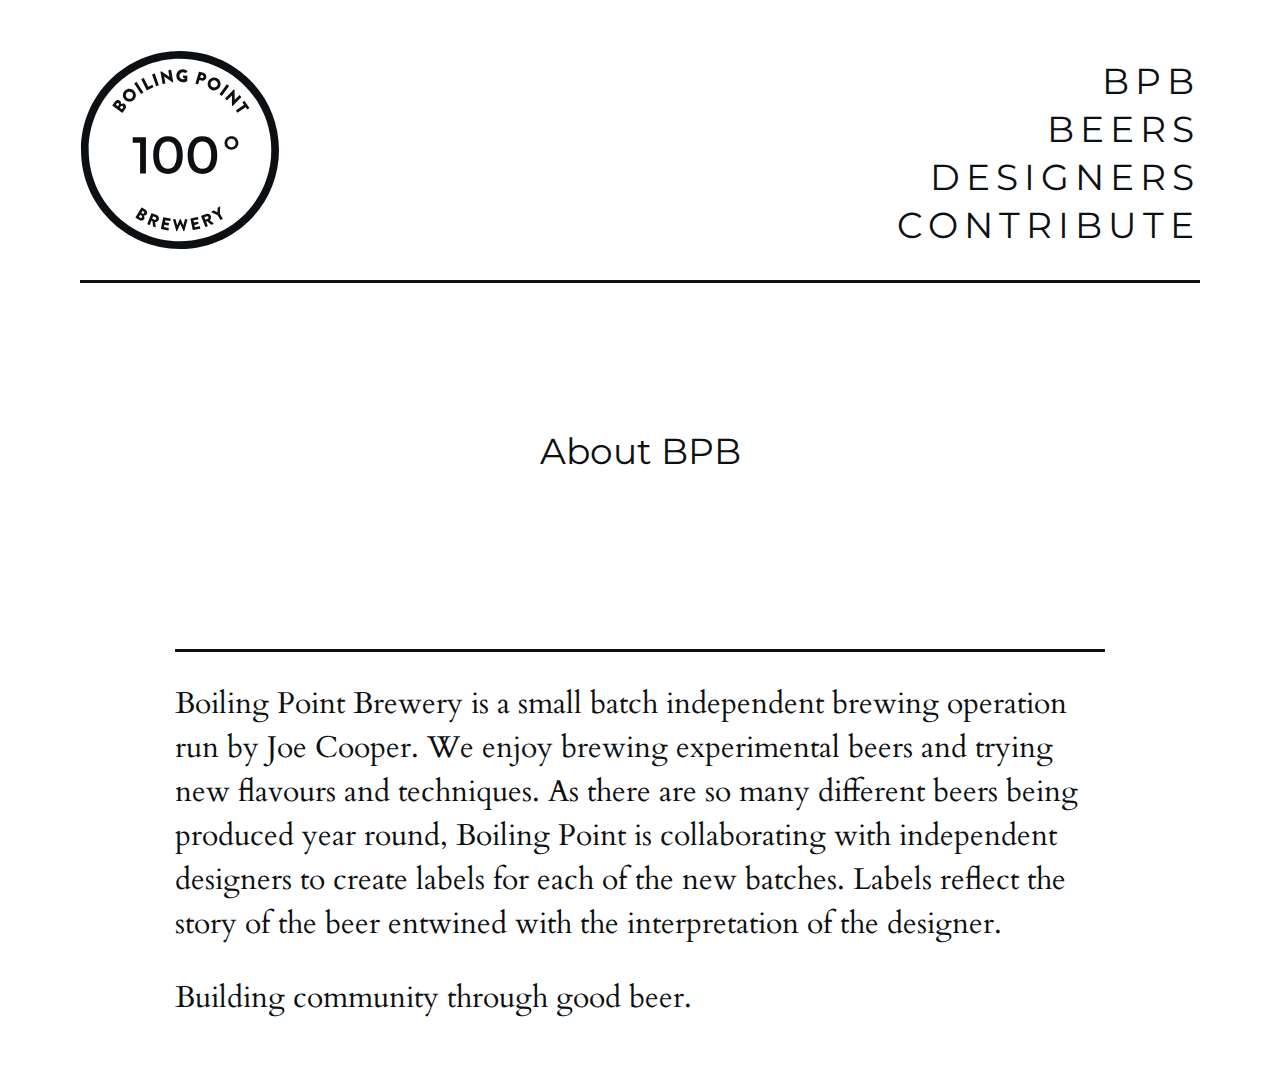
==== about.html @ 08bd2ca6 "Added Instagram Feed" ====
<html class="no-js">
  <head>
    <title>BOILING POINT BREWERY</title>
    <link rel='stylesheet' type='text/css' href='concrete.css'>
    <link rel='stylesheet' type='text/css' href='styles.css'>
    <link href='http://fonts.googleapis.com/css?family=Cardo:400,700|Montserrat:400,700' rel='stylesheet' type='text/css'>
    <script src="http://ajax.googleapis.com/ajax/libs/jquery/1.11.1/jquery.min.js"></script>
    <script type="text/javascript" src="instafeed.min.js"></script>
    <script src="modernizr.js"></script>
    <meta name="google-site-verification" content="Su-djkU2g6dqVS-7CMtNqJIqSf1rb9yrAwW86-e4M-w" />
    <!-- Favicons -->
    <link rel="apple-touch-icon" sizes="57x57" href="/apple-touch-icon-57x57.png">
	<link rel="apple-touch-icon" sizes="114x114" href="/apple-touch-icon-114x114.png">
	<link rel="apple-touch-icon" sizes="72x72" href="/apple-touch-icon-72x72.png">
	<link rel="apple-touch-icon" sizes="144x144" href="/apple-touch-icon-144x144.png">
	<link rel="apple-touch-icon" sizes="60x60" href="/apple-touch-icon-60x60.png">
	<link rel="apple-touch-icon" sizes="120x120" href="/apple-touch-icon-120x120.png">
	<link rel="apple-touch-icon" sizes="76x76" href="/apple-touch-icon-76x76.png">
	<link rel="apple-touch-icon" sizes="152x152" href="/apple-touch-icon-152x152.png">
	<link rel="icon" type="image/png" href="/favicon-196x196.png" sizes="196x196">
	<link rel="icon" type="image/png" href="/favicon-160x160.png" sizes="160x160">
	<link rel="icon" type="image/png" href="/favicon-96x96.png" sizes="96x96">
	<link rel="icon" type="image/png" href="/favicon-16x16.png" sizes="16x16">
	<link rel="icon" type="image/png" href="/favicon-32x32.png" sizes="32x32">
	<meta name="msapplication-TileColor" content="#2d89ef">
	<meta name="msapplication-TileImage" content="/mstile-144x144.png">
	<!-- Viewports -->
	<meta name="viewport" content="initial-scale=1.0">
	    <script type="text/javascript">
    var userFeed = new Instafeed({
        get: 'user',
        userId: 1420582547,
        accessToken: '1420582547.467ede5.cb65ab9986804ae8a199f87a057aa303'
    });
    userFeed.run();
</script>
	
  </head>

  <body>
  
  
    <div class='row'>
    
      <div class='four columns'>
        <a href="index.html">
        	<div class="logo-area">
        		<svg xmlns="http://www.w3.org/2000/svg" xmlns:xlink="http://www.w3.org/1999/xlink" version="1.1" x="0px" y="0px" width="500px" height="500px" viewBox="0 0 500 500" enable-background="new 0 0 500 500" xml:space="preserve"></style><g><g><path d="M250.01 21.781c125.847 0 228.2 102.4 228.2 228.238c0 125.828-102.387 228.2-228.233 228.2 c-125.859 0-228.252-102.372-228.252-228.2C21.758 124.2 124.2 21.8 250 21.8 M250.01 2.5 C113.34 2.5 2.5 113.3 2.5 250.02c0 136.7 110.8 247.5 247.5 247.457S497.5 386.7 497.5 250 C497.5 113.3 386.7 2.5 250 2.523L250.01 2.523z" class="style0"/></g><g><path d="M131.793 217.921h33.019v90.863h-14.561v-77.213h-18.458V217.921z" class="style0"/><path d="M192.11 297.016c-6.155-8.533-9.229-19.948-9.229-34.25c0-14.299 3.074-25.713 9.229-34.251 c6.152-8.533 15.424-12.802 27.819-12.802c12.388 0 21.7 4.3 27.8 12.802c6.153 8.5 9.2 20 9.2 34.3 c0 14.302-3.076 25.717-9.229 34.25c-6.155 8.538-15.427 12.808-27.815 12.808C207.534 309.8 198.3 305.6 192.1 297.016z M203.092 238.199c-3.597 6.24-5.392 14.43-5.392 24.567c0 10.1 1.8 18.3 5.4 24.6 c3.596 6.2 9.2 9.4 16.8 9.356c7.625 0 13.192-3.093 16.703-9.29c3.509-6.196 5.263-14.41 5.263-24.636 c0-10.221-1.753-18.435-5.263-24.633c-3.51-6.195-9.078-9.295-16.703-9.295C212.301 228.8 206.7 232 203.1 238.199z" class="style0"/><path d="M278.29 297.016c-6.152-8.533-9.229-19.948-9.229-34.25c0-14.299 3.077-25.713 9.229-34.251 c6.153-8.533 15.425-12.802 27.819-12.802c12.391 0 21.7 4.3 27.8 12.802c6.152 8.5 9.2 20 9.2 34.3 c0 14.302-3.076 25.717-9.229 34.25c-6.154 8.538-15.426 12.808-27.816 12.808C293.715 309.8 284.4 305.6 278.3 297.016z M289.274 238.199c-3.597 6.24-5.396 14.43-5.396 24.567c0 10.1 1.8 18.3 5.4 24.6 c3.594 6.2 9.2 9.4 16.8 9.356c7.623 0 13.191-3.093 16.701-9.29c3.511-6.196 5.267-14.41 5.267-24.636 c0-10.221-1.756-18.435-5.267-24.633c-3.51-6.195-9.078-9.295-16.701-9.295C298.483 228.8 292.9 232 289.3 238.199z" class="style0"/><path d="M390.988 244.631c-3.293 3.253-7.41 4.875-12.348 4.875c-4.939 0-9.059-1.622-12.349-4.875 c-3.297-3.249-4.94-7.255-4.94-12.022c0-4.768 1.644-8.773 4.94-12.026c3.29-3.25 7.409-4.872 12.349-4.872 c4.938 0 9.1 1.6 12.3 4.872c3.294 3.3 4.9 7.3 4.9 12.026C395.927 237.4 394.3 241.4 391 244.631z M371.164 240.278c1.952 2 4.4 3 7.5 2.99c3.031 0 5.523-0.997 7.472-2.99c1.953-1.995 2.928-4.571 2.928-7.735 c0-3.165-0.975-5.741-2.928-7.734c-1.948-1.993-4.44-2.99-7.472-2.99c-3.036 0-5.524 0.997-7.477 3 c-1.948 1.993-2.924 4.569-2.924 7.734C368.24 235.7 369.2 238.3 371.2 240.278z" class="style0"/></g><g><path d="M81.232 139.152c-0.361-0.263-0.471-0.795-0.174-1.19l6.234-8.407c3.164-4.255 8.679-5.581 12.469-2.77 c2.774 2.1 2.9 6.1 2.6 8.417c2.21-1.326 6.149-2.938 9.464-0.47c4.039 3 4.3 8.7 1.1 13.027l-6.639 8.9 c-0.296 0.399-0.837 0.446-1.194 0.178L81.232 139.152z M97.054 137.811c1.02-1.368 0.719-3.38-0.719-4.452 c-1.444-1.072-3.31-0.668-4.326 0.7l-2.092 2.816l5.049 3.748L97.054 137.811z M107.247 144.7 c1.043-1.405 0.775-3.456-0.706-4.551c-1.438-1.067-3.677-0.324-4.721 1.082l-2.167 2.924l5.158 3.826L107.247 144.652z" class="style0"/><path d="M112.587 101.196c6.652-6.037 16.836-5.516 22.9 1.143c6.037 6.7 5.5 16.776-1.138 22.8 c-6.652 6.037-16.746 5.548-22.783-1.104C105.506 117.4 105.9 107.2 112.6 101.196z M129.494 119.8 c3.658-3.325 3.936-9.032 0.649-12.662c-3.324-3.658-9.065-3.968-12.723-0.648c-3.624 3.295-3.874 9.036-0.554 12.7 C120.157 122.8 125.9 123.1 129.5 119.829z" class="style0"/><path d="M135.944 84.43c-0.245-0.376-0.127-0.936 0.249-1.185l4.519-2.948c0.376-0.245 0.936-0.127 1.2 0.2 l16.258 24.918c0.245 0.4 0.1 0.936-0.25 1.185l-4.519 2.948c-0.376 0.245-0.935 0.127-1.179-0.25L135.944 84.43z" class="style0"/><path d="M153.425 73.809c-0.207-0.399-0.071-0.926 0.371-1.147l4.768-2.417c0.404-0.207 0.945-0.028 1.2 0.4 l10.842 21.397l9.541-4.829c0.441-0.226 0.944-0.028 1.1 0.376l2.214 4.368c0.202 0.4 0.1 0.921-0.376 1.147l-15.068 7.6 c-0.438 0.221-0.945 0.023-1.147-0.376L153.425 73.809z" class="style0"/><path d="M180.449 61.679c-0.145-0.423 0.104-0.936 0.527-1.082l5.097-1.763c0.423-0.146 0.9 0.1 1.1 0.5 l9.717 28.102c0.147 0.424-0.104 0.936-0.526 1.082l-5.096 1.763c-0.423 0.146-0.936-0.104-1.087-0.527L180.449 61.679z" class="style0"/><path d="M201.062 54.396c-0.08-0.442 0.253-0.87 0.696-0.945l1.105-0.198l20.682 13.842l0.043-0.005l-2.798-15.708 c-0.075-0.442 0.207-0.902 0.691-0.988l5.313-0.945c0.441-0.08 0.9 0.2 1 0.687l5.303 29.8 c0.08 0.442-0.259 0.865-0.701 0.945l-0.706 0.127c-0.137 0.023-0.513-0.047-0.616-0.118L210.46 66.414l-0.047 0.009l2.938 16.5 c0.081 0.447-0.202 0.902-0.69 0.992l-5.262 0.936c-0.447 0.08-0.913-0.249-0.992-0.691L201.062 54.396z" class="style0"/><path d="M257.457 48.246c3.771 0.1 7.9 1.8 10.8 4.523c0.399 0.3 0.4 0.9 0.1 1.217l-3.648 3.7 c-0.372 0.305-0.864 0.292-1.213 0.014c-1.665-1.617-3.624-2.257-5.829-2.318c-4.896-0.136-8.957 3.888-9.093 8.8 c-0.136 4.9 3.8 9 8.6 9.182c1.302 0 2.655-0.108 4.02-0.606l0.07-2.604l-2.831-0.081 c-0.493-0.014-0.846-0.385-0.832-0.832l0.123-4.443c0.014-0.499 0.381-0.847 0.879-0.833l9.026 0.2 c0.447 0 0.8 0.4 0.8 0.879l-0.286 12.083c-0.005 0.221-0.198 0.578-0.381 0.705c0 0-4.707 2.797-11.219 2.6 c-8.937-0.245-15.928-7.542-15.684-16.521C241.137 55 248.5 48 257.5 48.246z" class="style0"/><path d="M297.162 54.734c0.122-0.433 0.583-0.719 1.053-0.583l10.409 3c5.312 1.5 8.4 7.1 6.9 12.3 c-1.547 5.355-7.165 8.458-12.431 6.939l-4.536-1.307l-2.925 10.146c-0.127 0.433-0.626 0.715-1.059 0.588l-5.091-1.467 c-0.479-0.141-0.71-0.625-0.588-1.058L297.162 54.734z M304.5 69.996c1.858 0.5 3.838-0.489 4.396-2.431 c0.522-1.81-0.634-3.644-2.491-4.18l-4.101-1.18l-1.903 6.61L304.5 69.996z" class="style0"/><path d="M342.672 70.339c8.013 4.1 11.1 13.8 7.1 21.778c-4.067 8.011-13.709 11.124-21.717 7.1 c-8.012-4.067-11.142-13.672-7.071-21.679C325.023 69.5 334.7 66.3 342.7 70.339z M331.28 92.8 c4.406 2.2 9.8 0.5 12.06-3.902c2.233-4.406 0.484-9.878-3.921-12.116c-4.363-2.22-9.821-0.404-12.06 4 C325.145 85.1 326.9 90.5 331.3 92.766z" class="style0"/><path d="M366.595 86.184c0.264-0.362 0.827-0.457 1.189-0.193l4.358 3.168c0.361 0.3 0.5 0.8 0.2 1.2 l-17.477 24.049c-0.263 0.361-0.826 0.451-1.193 0.188l-4.358-3.168c-0.361-0.264-0.451-0.828-0.188-1.19L366.595 86.184z" class="style0"/><path d="M384.361 98.939c0.315-0.315 0.855-0.287 1.2 0.033l0.796 0.794l0.465 24.872l0.032 0.033l11.279-11.274 c0.319-0.32 0.86-0.348 1.2 0l3.808 3.812c0.32 0.3 0.3 0.9 0 1.204l-21.382 21.374c-0.32 0.315-0.856 0.287-1.176-0.033 l-0.508-0.508c-0.094-0.094-0.253-0.448-0.253-0.573l0.07-25.154l-0.034-0.033l-11.847 11.843c-0.32 0.314-0.86 0.347-1.208 0 l-3.781-3.78c-0.315-0.32-0.315-0.889 0-1.208L384.361 98.939z" class="style0"/><path d="M410.047 137.04l-3.653-5.289c-0.283-0.404-0.155-0.93 0.217-1.185l4.023-2.789 c0.372-0.253 0.907-0.188 1.2 0.216l11.349 16.404c0.282 0.4 0.2 0.931-0.216 1.189l-4.024 2.8 c-0.371 0.254-0.907 0.189-1.189-0.216l-3.653-5.284l-19.732 13.654c-0.367 0.253-0.931 0.155-1.186-0.216l-3.069-4.434 c-0.254-0.366-0.15-0.931 0.216-1.184L410.047 137.04z" class="style0"/></g><g><path d="M153.439 394.17c0.221-0.366 0.711-0.518 1.114-0.272l8.526 5.138c4.319 2.6 6.1 7.7 3.8 11.5 c-1.697 2.816-5.457 3.343-7.728 3.221c1.453 2 3.3 5.6 1.3 8.924c-2.473 4.095-7.881 4.875-12.232 2.251l-9.077-5.468 c-0.402-0.244-0.497-0.752-0.275-1.119L153.439 394.17z M150.611 419.305c1.428 0.9 3.3 0.4 4.246-1.082 c0.881-1.462-0.033-3.512-1.458-4.372l-2.964-1.786l-3.152 5.232L150.611 419.305z M156.157 409 c1.389 0.8 3.3 0.4 4.149-1.091c0.88-1.462 0.329-3.191-1.062-4.029l-2.854-1.721l-3.086 5.125L156.157 409.026z" class="style0"/><path d="M178.464 408.345c0.153-0.399 0.611-0.635 1.051-0.47l11.927 4.607c4.789 1.8 7.2 7.2 5.4 12 c-1.42 3.667-4.991 5.679-9.001 5.734l1.554 12.249c0.08 0.621-0.447 1.156-1.123 0.894l-5.309-2.052 c-0.317-0.122-0.479-0.414-0.498-0.605l-1.226-12.619l-2.752-1.062l-3.926 10.174c-0.156 0.4-0.652 0.621-1.051 0.5 l-4.747-1.834c-0.44-0.169-0.621-0.653-0.465-1.048L178.464 408.345z M186.319 424.208c1.637 0.6 3.615-0.343 4.262-2.017 c0.646-1.68-0.226-3.573-1.859-4.204l-5.906-2.28l-2.402 6.226L186.319 424.208z" class="style0"/><path d="M207.959 418.674c0.082-0.423 0.494-0.733 0.957-0.639l17.349 3.455c0.463 0.1 0.7 0.5 0.6 1 l-0.912 4.569c-0.082 0.419-0.492 0.729-0.955 0.639l-11.607-2.312l-1.038 5.193l9.556 1.906c0.418 0.1 0.7 0.5 0.6 1 l-0.91 4.569c-0.092 0.461-0.536 0.719-0.954 0.635l-9.556-1.904l-1.129 5.661l11.611 2.313c0.46 0.1 0.7 0.5 0.6 1 l-0.91 4.569c-0.083 0.419-0.494 0.729-0.955 0.635l-17.351-3.45c-0.461-0.094-0.722-0.541-0.639-0.959L207.959 418.674z" class="style0"/><path d="M232.527 423.992c-0.174-0.598 0.169-1.025 0.767-1.03l4.998-0.018c0.343 0 0.7 0.3 0.8 0.6 l3.733 14.467h0.172l6.563-15.062c0.126-0.255 0.381-0.471 0.721-0.476h0.771c0.383-0.004 0.6 0.2 0.7 0.466l6.681 15 h0.171l3.615-14.495c0.086-0.301 0.426-0.602 0.769-0.602l4.999-0.023c0.597-0.005 0.9 0.4 0.8 1.02l-7.963 28.7 c-0.085 0.344-0.423 0.602-0.767 0.602l-0.684 0.005c-0.298 0-0.599-0.212-0.727-0.47l-7.889-17.443l-0.127 0.005l-7.706 17.5 c-0.129 0.254-0.427 0.47-0.727 0.47h-0.683c-0.341 0.005-0.685-0.248-0.771-0.592L232.527 423.992z" class="style0"/><path d="M275.946 421.937c-0.087-0.417 0.169-0.86 0.628-0.959l17.327-3.596c0.46-0.099 0.9 0.2 1 0.6 l0.95 4.566c0.087 0.418-0.172 0.865-0.634 0.959l-11.594 2.406l1.079 5.19l9.542-1.979c0.421-0.09 0.9 0.2 1 0.6 l0.949 4.562c0.097 0.46-0.212 0.869-0.631 0.959l-9.541 1.983l1.175 5.651l11.592-2.412c0.461-0.095 0.9 0.2 1 0.6 l0.949 4.561c0.088 0.419-0.172 0.865-0.63 0.964l-17.327 3.596c-0.461 0.1-0.873-0.21-0.962-0.629L275.946 421.937z" class="style0"/><path d="M302.806 415.666c-0.158-0.4 0.019-0.885 0.456-1.054l11.891-4.675c4.772-1.88 10.2 0.4 12 5.2 c1.438 3.7 0.2 7.557-2.741 10.306l9.416 7.961c0.484 0.4 0.5 1.151-0.22 1.419l-5.289 2.1 c-0.318 0.127-0.636 0.019-0.776-0.104l-9.434-8.463l-2.744 1.081l3.987 10.136c0.158 0.4-0.061 0.903-0.456 1.054l-4.734 1.9 c-0.438 0.173-0.894-0.062-1.051-0.462L302.806 415.666z M319.311 422.025c1.629-0.639 2.429-2.698 1.771-4.366 c-0.656-1.67-2.581-2.473-4.21-1.834l-5.888 2.313l2.44 6.206L319.311 422.025z" class="style0"/><path d="M343.996 412.92l-15.494-7.278c-0.582-0.302-0.644-1.062-0.061-1.42l4.746-2.888 c0.291-0.179 0.585-0.108 0.784-0.026l9.632 4.396l0.52-10.574c0.019-0.212 0.055-0.484 0.383-0.687l4.747-2.892 c0.586-0.354 1.2 0.1 1.2 0.706l-0.776 17.136l7.091 11.646c0.224 0.4 0.1 0.897-0.271 1.12l-4.345 2.6 c-0.402 0.249-0.896 0.094-1.116-0.273L343.996 412.92z" class="style0"/></g></g></svg>
        		<div class="svg-logo-fallback"></div><!-- /fallback -->
        </div><!-- /logo-area -->
        </a>
      </div><!-- /four-columns -->
      
      <div class="eight columns">
      	<nav>
      		<ul>
      			<li class='current'><a class='current' href="about.html">BPB</a></li>
      			<li><a href="beers.html">Beers</a></li>
      			<li><a href="#" class="disabled-link">Designers</a></li>
      			<li><a href="contribute.html">Contribute</a></li>
      		</ul>
      	</nav>
      </div><!-- /eight columns -->
      
    </div><!-- /close row -->
    
    <div class="row">
    	<div class="twelve columns">
    		<hr class="thick-divider"/>
    	</div><!-- /close twelve columns -->
    </div><!-- /close row -->
    
    


    
    
    <div class="row">
    	<div class="twelve columns headline">
    		About BPB
    	 </div><!-- /close twelve columns -->
    </div><!-- /close row -->
    
    

    
        <div class="row">
    	<div class="ten columns offset by-one">
    		<hr class="thick-divider"/>
    	</div><!-- /close twelve columns -->
    </div><!-- /close row -->
    
        <div class='row'>
    	<div class="ten columns offset by-one about-bpb">
    		<p>Boiling Point Brewery is a small batch independent brewing operation run by Joe Cooper. We enjoy brewing experimental beers and trying new flavours and techniques. As there are so many different beers being produced year round, Boiling Point is collaborating with independent designers to create labels for each of the new batches. Labels reflect the story of the beer entwined with the interpretation of the designer.</p>
    		<br>
    		<p>Building community through good beer.</p>
    	</div><!-- /ten columns offset by-one -->
    </div><!-- /row -->
    
</body>
</html>
---- concrete.css ----
html,body{margin:0;padding:0}*,*:after,*:before{-webkit-box-sizing:border-box;-moz-box-sizing:border-box;box-sizing:border-box}.row{overflow:hidden;max-width:1140px;min-width:768px;margin:0 auto}.row .row{max-width:100%;min-width:100%}.row:after{content:"";display:table;clear:both}.column,.columns{float:left;padding-left:10px;padding-right:10px}.column.without-padding,.columns.without-padding{padding-left:0;padding-right:0}.column .column:first-of-type,.column .columns:first-of-type,.columns .column:first-of-type,.columns .columns:first-of-type{padding-left:0}.column .column:last-of-type,.column .columns:last-of-type,.columns .column:last-of-type,.columns .columns:last-of-type{padding-right:0}.offset.by-one{margin-left:8.33%}.offset.by-two{margin-left:16.66%}.offset.by-three{margin-left:25%}.offset.by-four{margin-left:33.33%}.offset.by-five{margin-left:41.66%}.offset.by-six{margin-left:50%}.offset.by-seven{margin-left:58.33%}.offset.by-eight{margin-left:66.66%}.offset.by-nine{margin-left:75%}.offset.by-ten{margin-left:83.33%}.offset.by-eleven{margin-left:91.66%}.column.one,.columns.one{width:8.33%}.column.two,.columns.two{width:16.66%}.column.three,.columns.three{width:25%}.column.four,.columns.four{width:33.33%}.column.five,.columns.five{width:41.66%}.column.six,.columns.six{width:50%}.column.seven,.columns.seven{width:58.33%}.column.eight,.columns.eight{width:66.66%}.column.nine,.columns.nine{width:75%}.column.ten,.columns.ten{width:83.33%}.column.eleven,.columns.eleven{width:91.66%}.column.twelve,.columns.twelve{width:100%}@media handheld,only screen and (max-width:767px){.row{width:100%;min-width:0}.offset.by-one,.offset.by-two,.offset.by-three,.offset.by-four,.offset.by-five,.offset.by-six,.offset.by-seven,.offset.by-eight,.offset.by-nine,.offset.by-ten,.offset.by-eleven{margin-left:0}.column.one,.column.two,.column.three,.column.four,.column.five,.column.six,.column.seven,.column.eight,.column.nine,.column.ten,.column.eleven,.column.twelve,.columns.one,.columns.two,.columns.three,.columns.four,.columns.five,.columns.six,.columns.seven,.columns.eight,.columns.nine,.columns.ten,.columns.eleven,.columns.twelve{width:auto;float:none;padding-left:10px;padding-right:10px}.column.one .column,.column.one .columns,.column.two .column,.column.two .columns,.column.three .column,.column.three .columns,.column.four .column,.column.four .columns,.column.five .column,.column.five .columns,.column.six .column,.column.six .columns,.column.seven .column,.column.seven .columns,.column.eight .column,.column.eight .columns,.column.nine .column,.column.nine .columns,.column.ten .column,.column.ten .columns,.column.eleven .column,.column.eleven .columns,.column.twelve .column,.column.twelve .columns,.columns.one .column,.columns.one .columns,.columns.two .column,.columns.two .columns,.columns.three .column,.columns.three .columns,.columns.four .column,.columns.four .columns,.columns.five .column,.columns.five .columns,.columns.six .column,.columns.six .columns,.columns.seven .column,.columns.seven .columns,.columns.eight .column,.columns.eight .columns,.columns.nine .column,.columns.nine .columns,.columns.ten .column,.columns.ten .columns,.columns.eleven .column,.columns.eleven .columns,.columns.twelve .column,.columns.twelve .columns{padding-left:0;padding-right:0}}

/* Eric Meyer's Reset CSS v2.0 - http://cssreset.com */
html,body,div,span,applet,object,iframe,h1,h2,h3,h4,h5,h6,p,blockquote,pre,a,abbr,acronym,address,big,cite,code,del,dfn,em,img,ins,kbd,q,s,samp,small,strike,strong,sub,sup,tt,var,b,u,i,center,dl,dt,dd,ol,ul,li,fieldset,form,label,legend,table,caption,tbody,tfoot,thead,tr,th,td,article,aside,canvas,details,embed,figure,figcaption,footer,header,hgroup,menu,nav,output,ruby,section,summary,time,mark,audio,video{border:0;font-size:100%;font:inherit;vertical-align:baseline;margin:0;padding:0}article,aside,details,figcaption,figure,footer,header,hgroup,menu,nav,section{display:block}body{line-height:1}ol,ul{list-style:none}blockquote,q{quotes:none}blockquote:before,blockquote:after,q:before,q:after{content:none}table{border-collapse:collapse;border-spacing:0}
---- styles.css ----
/* GLOBAL STYLES */

.column .content,.columns .content
	 {
	width:100%;

}

body {
	font-family: 'Cardo', serif;
	margin-top:1.667em; /* 50/30 */
	color:#0d1013;
	margin-bottom:1.667em; /* 50/30 */
	font-size:1.875em; /* 30/16 */
}

a {
	color:#0d1013;
	 -o-transition:.2s;
	 -ms-transition:.2s;
	 -moz-transition:.2s;
	 -webkit-transition:.2s;
	 /* ...and now for the proper property */
	 transition:.2s;
}

a:hover {
	color:#1982ec;
}

a.disabled-link:hover {
	color:#e9e9e9;
	cursor:not-allowed;
}

hr.thick-divider {
	color: #0d1013;
	background-color: #0d1013;
	height: 3px; 
	border: 0;
	margin-top:1em; /* 30/30 */
	margin-bottom:1em; /* 30/30 */
}

hr.thin-divider {
	color: #0d1013;
	background-color: #626970;
	height: 1px; 
	border: 0;
	margin-top:2em; /* 60/30 */
	margin-bottom:2em; /* 60/30 */
}

.option-text {
	color:#1982ec;}
	
.large-link {
		font-size:1em; /* 30/30 */
		line-height:normal;
}

/* HEADER */

div.logo-area {
/*
	text-indent: -9999px;
	background:url(bpb_logo.png);
	background-size:contain;
*/
	width:6.667em; /* 200/30 */
	height:6.667em; /* 200/30 */
	overflow:hidden;
	
}

div.logo-area:hover {
/*
	background:url(bpb_logo_option.png);
	background-size:contain;
*/
	width:6.667em; /* 200/30 */
	height:6.667em; /* 200/30 */
}

div.logo-area svg {
	width:6.667em; /* 200/30 */
	height:6.667em; /* 200/30 */
	fill:#0d1013;
}

div.logo-area svg:hover {
	fill:#1982ec;
}



nav {
	font-family: 'Montserrat', sans-serif;
	font-size:1.200em; /* 36/30 */
	line-height:1.333em; /* 48/36 */
	text-transform: uppercase;
	letter-spacing: 0.167em;
	text-align: right;
	position: relative;
	height:5.556em; /* 200/36 */
	width:100%;
	
}

nav ul {
	position:absolute;
	bottom:0px;
	right:0px;
}

.headline {
	font-family: 'Montserrat', sans-serif;
	font-size:1.200em; /* 36/30 */
	margin-top:3.333em; /* 120/36 */
	margin-bottom:4.167em; /* 150/36 */
	text-align:center;
}

nav ul li a {
	text-decoration: none;
}



div.logo-area svg {
-webkit-animation: grow 0.25s ease-in-out;
-webkit-animation-fill-mode: backwards; 
}

-webkit-@keyframes grow {
    0% { 
        transform: scale(0, 0);
    }
    100% { 
        transform: scale(1, 1);
    }
}

/* CONTENT */

.offset-right {
	text-align:right;
}

h1 {
	font-family: 'Montserrat', sans-serif;
	text-transform: uppercase;
	font-size:1em; /* 30/30 */
	letter-spacing:0.070em;
}

.collaboration-table {
	font-size:1em; /* 30/30 */
	line-height:2.000em; /* 60/30 */
	margin-bottom:4.333em; /* 130/30 */
}

.guidelines {
	font-size:0.800em; /* 24/30 */
	line-height:1.250em; /* 30/24 */
	margin-bottom:5.416em; /* 130/24 */
}

.guidelines ul li {
	margin-bottom:1em; /* 30/30 */
}

.guidelines ul li a  {
	text-decoration: underline;
}

.previous-labels {
	text-align: center;
}
.previous-labels img {
	max-width: 100%; height: auto; /* for responsiveness */
	width:500px; 
	margin-bottom:1em; /* 30/30 */
}

.previous-labels-link {
	margin-bottom:5.416em; /* 130/24 */
}

/* BEERS */

.beers-label-row {
	margin-bottom:1.667em; /* 60/30 */
	text-align:center;
}
.beers-label img {
	max-width: 100%; height: auto; /* for responsiveness */
	width:600px;
	
}

.beers-info-id {
	padding-right:1em; /* 20/30 */
}

.beers-info tr td {
	padding-bottom:0.667em; /* 20/30 */
}

.beers-info {
	line-height:1.333em; /* 32/24 */
	font-size:0.600em; /* 24/30 */
	max-width:33.333em; /* 800/24 */
	margin:0 auto;
}

.beers-info {
	
}

/* CONTRIBUTE */

.beers-sorting-links {
	font-size:0.800em; /* 24/30 */
	line-height:normal;
	text-align:center;
}


/* ABOUT */

.about-bpb p {
	font-size:1.000em; /* 30/30 */
	line-height:1.467em; /* 44/30 */
}


/* MEDIA QUERIES */

@media only screen 
and (max-width:480px),
and (device-aspect-ratio:40/71),
and (-webkit-min-device-pixel-ratio: 2),
and (-webkit-min-device-pixel-ratio: 1.5) { 
	.offset-right{
		display:none;
	}
	body {
		font-size:1.000em; /* 16 */
	}
	.guidelines {
		font-size:1.00em;
		line-height:1.65em;
	}
	.beers-info {
		font-size:1.00em;
		line-height:1.65em;
	}
}

@media only screen
and (max-width:768px) {
	nav {
		text-align:center;
		
	}
	
	nav ul {
		position:relative;
	}
	
	div.logo-area {
		margin:0 auto 1em;
	}
}





/* POLYFILLS ETC. */

.svg-logo-fallback { 
  display: none;
  /* Make sure it's the same size as the SVG takes up */
  	width:6.667em; /* 200/30 */
	height:6.667em; /* 200/30 */
}
.no-svg .fallback { 
  background-image: url(bpb_logo.png); 
}
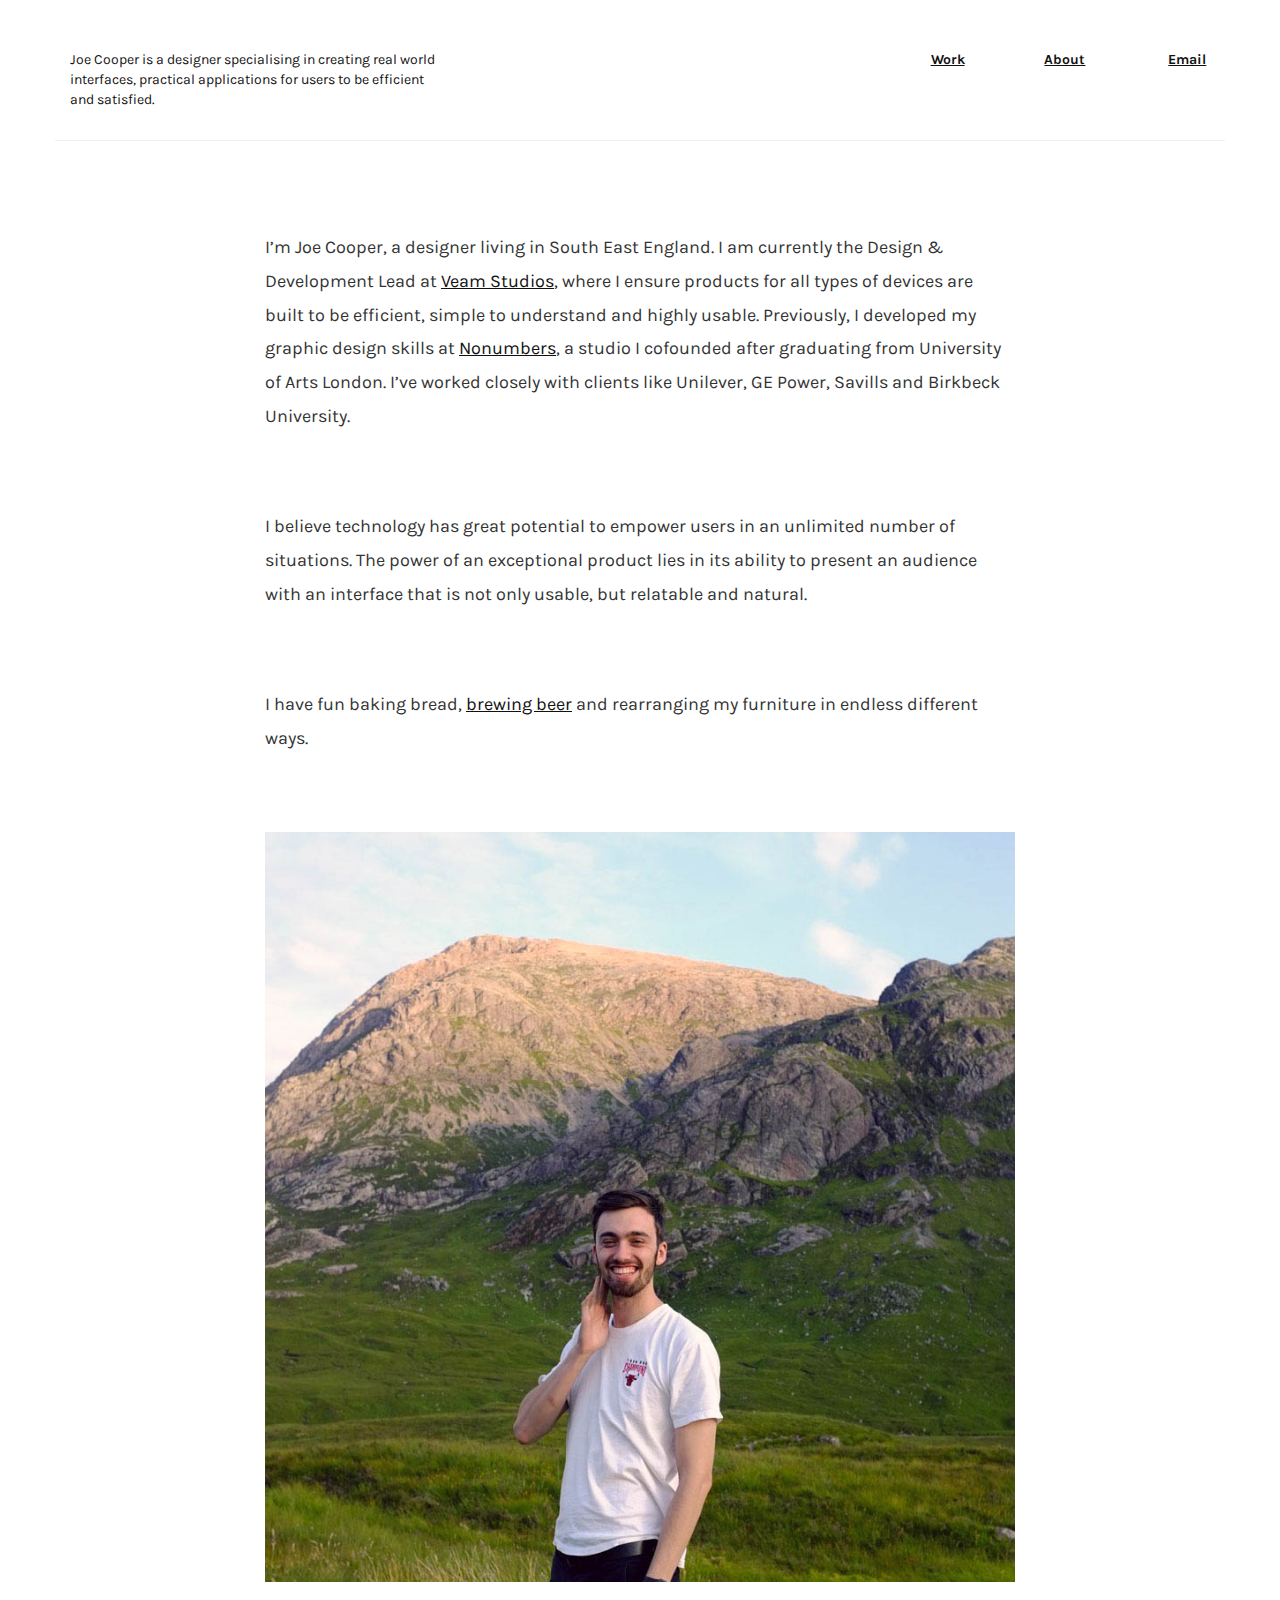
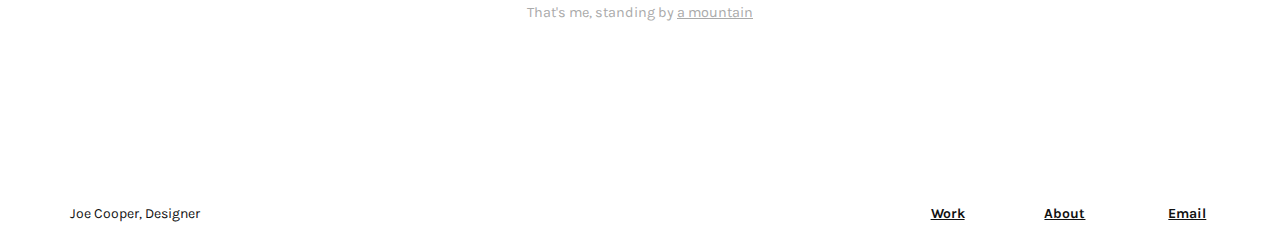
==== commit df3acf36: "Updated Website" ====
--- a/about.html
+++ b/about.html
@@ -1,102 +1,109 @@
-<html class="no-js">
-  <head>
-    <title>BOILING POINT BREWERY</title>
-    <link rel='stylesheet' type='text/css' href='concrete.css'>
-    <link rel='stylesheet' type='text/css' href='styles.css'>
-    <link href='http://fonts.googleapis.com/css?family=Cardo:400,700|Montserrat:400,700' rel='stylesheet' type='text/css'>
-    <script src="http://ajax.googleapis.com/ajax/libs/jquery/1.11.1/jquery.min.js"></script>
-    <script type="text/javascript" src="instafeed.min.js"></script>
-    <script src="modernizr.js"></script>
-    <meta name="google-site-verification" content="Su-djkU2g6dqVS-7CMtNqJIqSf1rb9yrAwW86-e4M-w" />
-    <!-- Favicons -->
-    <link rel="apple-touch-icon" sizes="57x57" href="/apple-touch-icon-57x57.png">
+<!doctype html>
+
+<html lang="en">
+<head>
+	<meta charset="utf-8">
+    <meta content="IE=edge,chrome=1" http-equiv="X-UA-Compatible">
+    <meta name="viewport" content="width=device-width, initial-scale=1.0, user-scalable=yes">
+
+	<title>Joe Cooper, Designer</title>
+	<meta name="description" content="Joe Cooper is a designer specialising in creating real world interfaces, practical applications for users to be efficient and satisfied.">
+	<meta name="author" content="Joe Cooper">
+	<meta name="keywords" content="Joe Cooper, Designer, Product Design, iOS Design, App Design">
+
+	<meta name="og:title" content="Joe Cooper, Designer">
+    <meta name="og:description" content="Joe Cooper is a designer specialising in creating real world interfaces, practical applications for users to be efficient and satisfied.">
+    <meta name="og:site_name" content="Joe Cooper, Designer">
+
+	<link rel="apple-touch-icon" sizes="57x57" href="/apple-touch-icon-57x57.png">
+	<link rel="apple-touch-icon" sizes="60x60" href="/apple-touch-icon-60x60.png">
+	<link rel="apple-touch-icon" sizes="72x72" href="/apple-touch-icon-72x72.png">
+	<link rel="apple-touch-icon" sizes="76x76" href="/apple-touch-icon-76x76.png">
 	<link rel="apple-touch-icon" sizes="114x114" href="/apple-touch-icon-114x114.png">
-	<link rel="apple-touch-icon" sizes="72x72" href="/apple-touch-icon-72x72.png">
+	<link rel="apple-touch-icon" sizes="120x120" href="/apple-touch-icon-120x120.png">
 	<link rel="apple-touch-icon" sizes="144x144" href="/apple-touch-icon-144x144.png">
-	<link rel="apple-touch-icon" sizes="60x60" href="/apple-touch-icon-60x60.png">
-	<link rel="apple-touch-icon" sizes="120x120" href="/apple-touch-icon-120x120.png">
-	<link rel="apple-touch-icon" sizes="76x76" href="/apple-touch-icon-76x76.png">
 	<link rel="apple-touch-icon" sizes="152x152" href="/apple-touch-icon-152x152.png">
-	<link rel="icon" type="image/png" href="/favicon-196x196.png" sizes="196x196">
-	<link rel="icon" type="image/png" href="/favicon-160x160.png" sizes="160x160">
+	<link rel="apple-touch-icon" sizes="180x180" href="/apple-touch-icon-180x180.png">
+	<link rel="icon" type="image/png" href="/favicon-32x32.png" sizes="32x32">
+	<link rel="icon" type="image/png" href="/favicon-194x194.png" sizes="194x194">
 	<link rel="icon" type="image/png" href="/favicon-96x96.png" sizes="96x96">
+	<link rel="icon" type="image/png" href="/android-chrome-192x192.png" sizes="192x192">
 	<link rel="icon" type="image/png" href="/favicon-16x16.png" sizes="16x16">
-	<link rel="icon" type="image/png" href="/favicon-32x32.png" sizes="32x32">
-	<meta name="msapplication-TileColor" content="#2d89ef">
+	<link rel="manifest" href="/manifest.json">
+	<link rel="mask-icon" href="/safari-pinned-tab.svg" color="#ebfff6">
+	<meta name="msapplication-TileColor" content="#da532c">
 	<meta name="msapplication-TileImage" content="/mstile-144x144.png">
-	<!-- Viewports -->
-	<meta name="viewport" content="initial-scale=1.0">
-	    <script type="text/javascript">
-    var userFeed = new Instafeed({
-        get: 'user',
-        userId: 1420582547,
-        accessToken: '1420582547.467ede5.cb65ab9986804ae8a199f87a057aa303'
-    });
-    userFeed.run();
-</script>
-	
-  </head>
-
-  <body>
-  
-  
-    <div class='row'>
-    
-      <div class='four columns'>
-        <a href="index.html">
-        	<div class="logo-area">
-        		<svg xmlns="http://www.w3.org/2000/svg" xmlns:xlink="http://www.w3.org/1999/xlink" version="1.1" x="0px" y="0px" width="500px" height="500px" viewBox="0 0 500 500" enable-background="new 0 0 500 500" xml:space="preserve"></style><g><g><path d="M250.01 21.781c125.847 0 228.2 102.4 228.2 228.238c0 125.828-102.387 228.2-228.233 228.2 c-125.859 0-228.252-102.372-228.252-228.2C21.758 124.2 124.2 21.8 250 21.8 M250.01 2.5 C113.34 2.5 2.5 113.3 2.5 250.02c0 136.7 110.8 247.5 247.5 247.457S497.5 386.7 497.5 250 C497.5 113.3 386.7 2.5 250 2.523L250.01 2.523z" class="style0"/></g><g><path d="M131.793 217.921h33.019v90.863h-14.561v-77.213h-18.458V217.921z" class="style0"/><path d="M192.11 297.016c-6.155-8.533-9.229-19.948-9.229-34.25c0-14.299 3.074-25.713 9.229-34.251 c6.152-8.533 15.424-12.802 27.819-12.802c12.388 0 21.7 4.3 27.8 12.802c6.153 8.5 9.2 20 9.2 34.3 c0 14.302-3.076 25.717-9.229 34.25c-6.155 8.538-15.427 12.808-27.815 12.808C207.534 309.8 198.3 305.6 192.1 297.016z M203.092 238.199c-3.597 6.24-5.392 14.43-5.392 24.567c0 10.1 1.8 18.3 5.4 24.6 c3.596 6.2 9.2 9.4 16.8 9.356c7.625 0 13.192-3.093 16.703-9.29c3.509-6.196 5.263-14.41 5.263-24.636 c0-10.221-1.753-18.435-5.263-24.633c-3.51-6.195-9.078-9.295-16.703-9.295C212.301 228.8 206.7 232 203.1 238.199z" class="style0"/><path d="M278.29 297.016c-6.152-8.533-9.229-19.948-9.229-34.25c0-14.299 3.077-25.713 9.229-34.251 c6.153-8.533 15.425-12.802 27.819-12.802c12.391 0 21.7 4.3 27.8 12.802c6.152 8.5 9.2 20 9.2 34.3 c0 14.302-3.076 25.717-9.229 34.25c-6.154 8.538-15.426 12.808-27.816 12.808C293.715 309.8 284.4 305.6 278.3 297.016z M289.274 238.199c-3.597 6.24-5.396 14.43-5.396 24.567c0 10.1 1.8 18.3 5.4 24.6 c3.594 6.2 9.2 9.4 16.8 9.356c7.623 0 13.191-3.093 16.701-9.29c3.511-6.196 5.267-14.41 5.267-24.636 c0-10.221-1.756-18.435-5.267-24.633c-3.51-6.195-9.078-9.295-16.701-9.295C298.483 228.8 292.9 232 289.3 238.199z" class="style0"/><path d="M390.988 244.631c-3.293 3.253-7.41 4.875-12.348 4.875c-4.939 0-9.059-1.622-12.349-4.875 c-3.297-3.249-4.94-7.255-4.94-12.022c0-4.768 1.644-8.773 4.94-12.026c3.29-3.25 7.409-4.872 12.349-4.872 c4.938 0 9.1 1.6 12.3 4.872c3.294 3.3 4.9 7.3 4.9 12.026C395.927 237.4 394.3 241.4 391 244.631z M371.164 240.278c1.952 2 4.4 3 7.5 2.99c3.031 0 5.523-0.997 7.472-2.99c1.953-1.995 2.928-4.571 2.928-7.735 c0-3.165-0.975-5.741-2.928-7.734c-1.948-1.993-4.44-2.99-7.472-2.99c-3.036 0-5.524 0.997-7.477 3 c-1.948 1.993-2.924 4.569-2.924 7.734C368.24 235.7 369.2 238.3 371.2 240.278z" class="style0"/></g><g><path d="M81.232 139.152c-0.361-0.263-0.471-0.795-0.174-1.19l6.234-8.407c3.164-4.255 8.679-5.581 12.469-2.77 c2.774 2.1 2.9 6.1 2.6 8.417c2.21-1.326 6.149-2.938 9.464-0.47c4.039 3 4.3 8.7 1.1 13.027l-6.639 8.9 c-0.296 0.399-0.837 0.446-1.194 0.178L81.232 139.152z M97.054 137.811c1.02-1.368 0.719-3.38-0.719-4.452 c-1.444-1.072-3.31-0.668-4.326 0.7l-2.092 2.816l5.049 3.748L97.054 137.811z M107.247 144.7 c1.043-1.405 0.775-3.456-0.706-4.551c-1.438-1.067-3.677-0.324-4.721 1.082l-2.167 2.924l5.158 3.826L107.247 144.652z" class="style0"/><path d="M112.587 101.196c6.652-6.037 16.836-5.516 22.9 1.143c6.037 6.7 5.5 16.776-1.138 22.8 c-6.652 6.037-16.746 5.548-22.783-1.104C105.506 117.4 105.9 107.2 112.6 101.196z M129.494 119.8 c3.658-3.325 3.936-9.032 0.649-12.662c-3.324-3.658-9.065-3.968-12.723-0.648c-3.624 3.295-3.874 9.036-0.554 12.7 C120.157 122.8 125.9 123.1 129.5 119.829z" class="style0"/><path d="M135.944 84.43c-0.245-0.376-0.127-0.936 0.249-1.185l4.519-2.948c0.376-0.245 0.936-0.127 1.2 0.2 l16.258 24.918c0.245 0.4 0.1 0.936-0.25 1.185l-4.519 2.948c-0.376 0.245-0.935 0.127-1.179-0.25L135.944 84.43z" class="style0"/><path d="M153.425 73.809c-0.207-0.399-0.071-0.926 0.371-1.147l4.768-2.417c0.404-0.207 0.945-0.028 1.2 0.4 l10.842 21.397l9.541-4.829c0.441-0.226 0.944-0.028 1.1 0.376l2.214 4.368c0.202 0.4 0.1 0.921-0.376 1.147l-15.068 7.6 c-0.438 0.221-0.945 0.023-1.147-0.376L153.425 73.809z" class="style0"/><path d="M180.449 61.679c-0.145-0.423 0.104-0.936 0.527-1.082l5.097-1.763c0.423-0.146 0.9 0.1 1.1 0.5 l9.717 28.102c0.147 0.424-0.104 0.936-0.526 1.082l-5.096 1.763c-0.423 0.146-0.936-0.104-1.087-0.527L180.449 61.679z" class="style0"/><path d="M201.062 54.396c-0.08-0.442 0.253-0.87 0.696-0.945l1.105-0.198l20.682 13.842l0.043-0.005l-2.798-15.708 c-0.075-0.442 0.207-0.902 0.691-0.988l5.313-0.945c0.441-0.08 0.9 0.2 1 0.687l5.303 29.8 c0.08 0.442-0.259 0.865-0.701 0.945l-0.706 0.127c-0.137 0.023-0.513-0.047-0.616-0.118L210.46 66.414l-0.047 0.009l2.938 16.5 c0.081 0.447-0.202 0.902-0.69 0.992l-5.262 0.936c-0.447 0.08-0.913-0.249-0.992-0.691L201.062 54.396z" class="style0"/><path d="M257.457 48.246c3.771 0.1 7.9 1.8 10.8 4.523c0.399 0.3 0.4 0.9 0.1 1.217l-3.648 3.7 c-0.372 0.305-0.864 0.292-1.213 0.014c-1.665-1.617-3.624-2.257-5.829-2.318c-4.896-0.136-8.957 3.888-9.093 8.8 c-0.136 4.9 3.8 9 8.6 9.182c1.302 0 2.655-0.108 4.02-0.606l0.07-2.604l-2.831-0.081 c-0.493-0.014-0.846-0.385-0.832-0.832l0.123-4.443c0.014-0.499 0.381-0.847 0.879-0.833l9.026 0.2 c0.447 0 0.8 0.4 0.8 0.879l-0.286 12.083c-0.005 0.221-0.198 0.578-0.381 0.705c0 0-4.707 2.797-11.219 2.6 c-8.937-0.245-15.928-7.542-15.684-16.521C241.137 55 248.5 48 257.5 48.246z" class="style0"/><path d="M297.162 54.734c0.122-0.433 0.583-0.719 1.053-0.583l10.409 3c5.312 1.5 8.4 7.1 6.9 12.3 c-1.547 5.355-7.165 8.458-12.431 6.939l-4.536-1.307l-2.925 10.146c-0.127 0.433-0.626 0.715-1.059 0.588l-5.091-1.467 c-0.479-0.141-0.71-0.625-0.588-1.058L297.162 54.734z M304.5 69.996c1.858 0.5 3.838-0.489 4.396-2.431 c0.522-1.81-0.634-3.644-2.491-4.18l-4.101-1.18l-1.903 6.61L304.5 69.996z" class="style0"/><path d="M342.672 70.339c8.013 4.1 11.1 13.8 7.1 21.778c-4.067 8.011-13.709 11.124-21.717 7.1 c-8.012-4.067-11.142-13.672-7.071-21.679C325.023 69.5 334.7 66.3 342.7 70.339z M331.28 92.8 c4.406 2.2 9.8 0.5 12.06-3.902c2.233-4.406 0.484-9.878-3.921-12.116c-4.363-2.22-9.821-0.404-12.06 4 C325.145 85.1 326.9 90.5 331.3 92.766z" class="style0"/><path d="M366.595 86.184c0.264-0.362 0.827-0.457 1.189-0.193l4.358 3.168c0.361 0.3 0.5 0.8 0.2 1.2 l-17.477 24.049c-0.263 0.361-0.826 0.451-1.193 0.188l-4.358-3.168c-0.361-0.264-0.451-0.828-0.188-1.19L366.595 86.184z" class="style0"/><path d="M384.361 98.939c0.315-0.315 0.855-0.287 1.2 0.033l0.796 0.794l0.465 24.872l0.032 0.033l11.279-11.274 c0.319-0.32 0.86-0.348 1.2 0l3.808 3.812c0.32 0.3 0.3 0.9 0 1.204l-21.382 21.374c-0.32 0.315-0.856 0.287-1.176-0.033 l-0.508-0.508c-0.094-0.094-0.253-0.448-0.253-0.573l0.07-25.154l-0.034-0.033l-11.847 11.843c-0.32 0.314-0.86 0.347-1.208 0 l-3.781-3.78c-0.315-0.32-0.315-0.889 0-1.208L384.361 98.939z" class="style0"/><path d="M410.047 137.04l-3.653-5.289c-0.283-0.404-0.155-0.93 0.217-1.185l4.023-2.789 c0.372-0.253 0.907-0.188 1.2 0.216l11.349 16.404c0.282 0.4 0.2 0.931-0.216 1.189l-4.024 2.8 c-0.371 0.254-0.907 0.189-1.189-0.216l-3.653-5.284l-19.732 13.654c-0.367 0.253-0.931 0.155-1.186-0.216l-3.069-4.434 c-0.254-0.366-0.15-0.931 0.216-1.184L410.047 137.04z" class="style0"/></g><g><path d="M153.439 394.17c0.221-0.366 0.711-0.518 1.114-0.272l8.526 5.138c4.319 2.6 6.1 7.7 3.8 11.5 c-1.697 2.816-5.457 3.343-7.728 3.221c1.453 2 3.3 5.6 1.3 8.924c-2.473 4.095-7.881 4.875-12.232 2.251l-9.077-5.468 c-0.402-0.244-0.497-0.752-0.275-1.119L153.439 394.17z M150.611 419.305c1.428 0.9 3.3 0.4 4.246-1.082 c0.881-1.462-0.033-3.512-1.458-4.372l-2.964-1.786l-3.152 5.232L150.611 419.305z M156.157 409 c1.389 0.8 3.3 0.4 4.149-1.091c0.88-1.462 0.329-3.191-1.062-4.029l-2.854-1.721l-3.086 5.125L156.157 409.026z" class="style0"/><path d="M178.464 408.345c0.153-0.399 0.611-0.635 1.051-0.47l11.927 4.607c4.789 1.8 7.2 7.2 5.4 12 c-1.42 3.667-4.991 5.679-9.001 5.734l1.554 12.249c0.08 0.621-0.447 1.156-1.123 0.894l-5.309-2.052 c-0.317-0.122-0.479-0.414-0.498-0.605l-1.226-12.619l-2.752-1.062l-3.926 10.174c-0.156 0.4-0.652 0.621-1.051 0.5 l-4.747-1.834c-0.44-0.169-0.621-0.653-0.465-1.048L178.464 408.345z M186.319 424.208c1.637 0.6 3.615-0.343 4.262-2.017 c0.646-1.68-0.226-3.573-1.859-4.204l-5.906-2.28l-2.402 6.226L186.319 424.208z" class="style0"/><path d="M207.959 418.674c0.082-0.423 0.494-0.733 0.957-0.639l17.349 3.455c0.463 0.1 0.7 0.5 0.6 1 l-0.912 4.569c-0.082 0.419-0.492 0.729-0.955 0.639l-11.607-2.312l-1.038 5.193l9.556 1.906c0.418 0.1 0.7 0.5 0.6 1 l-0.91 4.569c-0.092 0.461-0.536 0.719-0.954 0.635l-9.556-1.904l-1.129 5.661l11.611 2.313c0.46 0.1 0.7 0.5 0.6 1 l-0.91 4.569c-0.083 0.419-0.494 0.729-0.955 0.635l-17.351-3.45c-0.461-0.094-0.722-0.541-0.639-0.959L207.959 418.674z" class="style0"/><path d="M232.527 423.992c-0.174-0.598 0.169-1.025 0.767-1.03l4.998-0.018c0.343 0 0.7 0.3 0.8 0.6 l3.733 14.467h0.172l6.563-15.062c0.126-0.255 0.381-0.471 0.721-0.476h0.771c0.383-0.004 0.6 0.2 0.7 0.466l6.681 15 h0.171l3.615-14.495c0.086-0.301 0.426-0.602 0.769-0.602l4.999-0.023c0.597-0.005 0.9 0.4 0.8 1.02l-7.963 28.7 c-0.085 0.344-0.423 0.602-0.767 0.602l-0.684 0.005c-0.298 0-0.599-0.212-0.727-0.47l-7.889-17.443l-0.127 0.005l-7.706 17.5 c-0.129 0.254-0.427 0.47-0.727 0.47h-0.683c-0.341 0.005-0.685-0.248-0.771-0.592L232.527 423.992z" class="style0"/><path d="M275.946 421.937c-0.087-0.417 0.169-0.86 0.628-0.959l17.327-3.596c0.46-0.099 0.9 0.2 1 0.6 l0.95 4.566c0.087 0.418-0.172 0.865-0.634 0.959l-11.594 2.406l1.079 5.19l9.542-1.979c0.421-0.09 0.9 0.2 1 0.6 l0.949 4.562c0.097 0.46-0.212 0.869-0.631 0.959l-9.541 1.983l1.175 5.651l11.592-2.412c0.461-0.095 0.9 0.2 1 0.6 l0.949 4.561c0.088 0.419-0.172 0.865-0.63 0.964l-17.327 3.596c-0.461 0.1-0.873-0.21-0.962-0.629L275.946 421.937z" class="style0"/><path d="M302.806 415.666c-0.158-0.4 0.019-0.885 0.456-1.054l11.891-4.675c4.772-1.88 10.2 0.4 12 5.2 c1.438 3.7 0.2 7.557-2.741 10.306l9.416 7.961c0.484 0.4 0.5 1.151-0.22 1.419l-5.289 2.1 c-0.318 0.127-0.636 0.019-0.776-0.104l-9.434-8.463l-2.744 1.081l3.987 10.136c0.158 0.4-0.061 0.903-0.456 1.054l-4.734 1.9 c-0.438 0.173-0.894-0.062-1.051-0.462L302.806 415.666z M319.311 422.025c1.629-0.639 2.429-2.698 1.771-4.366 c-0.656-1.67-2.581-2.473-4.21-1.834l-5.888 2.313l2.44 6.206L319.311 422.025z" class="style0"/><path d="M343.996 412.92l-15.494-7.278c-0.582-0.302-0.644-1.062-0.061-1.42l4.746-2.888 c0.291-0.179 0.585-0.108 0.784-0.026l9.632 4.396l0.52-10.574c0.019-0.212 0.055-0.484 0.383-0.687l4.747-2.892 c0.586-0.354 1.2 0.1 1.2 0.706l-0.776 17.136l7.091 11.646c0.224 0.4 0.1 0.897-0.271 1.12l-4.345 2.6 c-0.402 0.249-0.896 0.094-1.116-0.273L343.996 412.92z" class="style0"/></g></g></svg>
-        		<div class="svg-logo-fallback"></div><!-- /fallback -->
-        </div><!-- /logo-area -->
-        </a>
-      </div><!-- /four-columns -->
-      
-      <div class="eight columns">
-      	<nav>
-      		<ul>
-      			<li class='current'><a class='current' href="about.html">BPB</a></li>
-      			<li><a href="beers.html">Beers</a></li>
-      			<li><a href="#" class="disabled-link">Designers</a></li>
-      			<li><a href="contribute.html">Contribute</a></li>
-      		</ul>
-      	</nav>
-      </div><!-- /eight columns -->
-      
-    </div><!-- /close row -->
-    
-    <div class="row">
-    	<div class="twelve columns">
-    		<hr class="thick-divider"/>
-    	</div><!-- /close twelve columns -->
-    </div><!-- /close row -->
-    
-    
+	<meta name="theme-color" content="#ffffff">
 
 
-    
-    
-    <div class="row">
-    	<div class="twelve columns headline">
-    		About BPB
-    	 </div><!-- /close twelve columns -->
-    </div><!-- /close row -->
-    
-    
+	<link href='https://fonts.googleapis.com/css?family=Karla:400,700,400italic' rel='stylesheet' type='text/css'>
+	
 
-    
-        <div class="row">
-    	<div class="ten columns offset by-one">
-    		<hr class="thick-divider"/>
-    	</div><!-- /close twelve columns -->
-    </div><!-- /close row -->
-    
-        <div class='row'>
-    	<div class="ten columns offset by-one about-bpb">
-    		<p>Boiling Point Brewery is a small batch independent brewing operation run by Joe Cooper. We enjoy brewing experimental beers and trying new flavours and techniques. As there are so many different beers being produced year round, Boiling Point is collaborating with independent designers to create labels for each of the new batches. Labels reflect the story of the beer entwined with the interpretation of the designer.</p>
-    		<br>
-    		<p>Building community through good beer.</p>
-    	</div><!-- /ten columns offset by-one -->
-    </div><!-- /row -->
-    
+	<link rel="stylesheet" href="css/bootstrap.min.css">
+	<link rel="stylesheet" href="css/styles.css?v=1.0">
+
+	<!--[if lt IE 9]>
+	<script src="http://html5shiv.googlecode.com/svn/trunk/html5.js"></script>
+	<![endif]-->
+</head>
+
+<body>
+
+	<div class="container">
+
+	<div class="row nav">
+		<div class="col-xs-10 col-xs-offset-1 col-sm-6 col-sm-offset-0">
+			<a class="nav-logo" href="index.html" title="Return to homepage">Joe Cooper is a designer specialising in creating real world interfaces, practical applications for users to be efficient and satisfied.</a>
+		</div>
+		<div class="col-xs-10 col-xs-offset-1 col-sm-6 col-sm-offset-0">
+			<ul>
+				<li><a href="index.html" class="nav-link" title="Selected Work">Work</a></li>
+				<li><a href="about.html" class="nav-link" title="About Joe Cooper">About</a></li>
+				<li><a href="mailto:hello@joe-cooper.com" class="nav-link" title="Send an Email">Email</a></li>
+			</ul>
+		</div>
+	</div><!-- /row nav -->
+
+
+
+
+
+		<div class="row about-content project-content">
+		<div class="col-xs-12 col-sm-10 col-sm-offset-1 col-md-8 col-md-offset-2">
+			<p class="content">
+				I’m Joe Cooper, a designer living in South East England. I am currently the Design & Development Lead at <a href="https://www.veamstudios.com" target="_blank" title="Visit Veam Studios">Veam Studios</a>, where I ensure products for all types of devices are built to be efficient, simple to understand and highly usable. Previously, I developed my graphic design skills at <a href="https://www.nonumbers.co.uk" target="_blank" title="Visit Nonumbers">Nonumbers</a>, a studio I cofounded after graduating from University of Arts London. I’ve worked closely with clients like Unilever, GE Power, Savills and Birkbeck University.</p>
+
+			<p>
+			I believe technology has great potential to empower users in an unlimited number of situations. The power of an exceptional product lies in its ability to present an audience with an interface that is not only usable, but relatable and natural. </p>
+
+			<p>I have fun baking bread, <a href="http://boilingpointbrewery.co.uk" target="_blank" title="Boiling Point Brewery">brewing beer</a> and rearranging my furniture in endless different ways.</p>
+			</p>
+		</div><!-- /col -->
+		<div class="col-xs-12 col-sm-8 col-sm-offset-2">
+			<figure>
+				<img src="img/me.jpg" class="img-responsive" alt="Hey, a picture of Joe Cooper!"/>
+				<figcaption>That's me, standing by <a href="https://www.google.co.uk/maps/place/Kyle+of+Lochalsh,+Highland/@57.1624162,-5.2697799,3a,75y,285.04h,83.31t/data=!3m7!1e1!3m5!1sgdM0TF2WLi61BztvwwBujQ!2e0!6s%2F%2Fgeo3.ggpht.com%2Fcbk%3Fpanoid%3DgdM0TF2WLi61BztvwwBujQ%26output%3Dthumbnail%26cb_client%3Dsearch.TACTILE.gps%26thumb%3D2%26w%3D392%26h%3D106%26yaw%3D224.21992%26pitch%3D0!7i13312!8i6656!4m2!3m1!1s0x488e9b80e4abd0ab:0xa0c681c77dfe370!6m1!1e1" title="Check out the mountain!" target="_blank">a mountain</a></figcaption>
+			</figure>
+		</div><!-- /col -->
+	</div><!-- /row -->
+
+
+	<footer class="row">
+		<div class="col-xs-10 col-xs-offset-1 col-sm-6 col-sm-offset-0">
+			<a href="index.html" title="Return to homepage" class="footer-logo">Joe Cooper, Designer</a>
+		</div>
+		<div class="col-xs-10 col-xs-offset-1 col-sm-6 col-sm-offset-0">
+			<ul>
+				<li><a href="index.html" class="nav-link" title="Selected Work">Work</a></li>
+				<li><a href="about.html" class="nav-link" title="About Joe Cooper">About</a></li>
+				<li><a href="mailto:hello@joe-cooper.com" class="nav-link" title="Send an Email">Email</a></li>
+			</ul>
+		</div>
+	</footer><!-- /footer /row -->
+
+	</div><!-- /container -->
+
+
+  <!-- <script src="js/scripts.js"></script> -->
 </body>
 </html>--- a/css/styles.css
+++ b/css/styles.css
@@ -0,0 +1 @@
+p{-webkit-margin-before:0em;-webkit-margin-after:0em}html{-webkit-box-sizing:border-box;-moz-box-sizing:border-box;box-sizing:border-box}*,*:before,*:after{-webkit-box-sizing:inherit;-moz-box-sizing:inherit;box-sizing:inherit}html,body,div,span,applet,object,iframe,h1,h2,h3,h4,h5,h6,p,blockquote,pre,a,abbr,acronym,address,big,cite,code,del,dfn,em,img,ins,kbd,q,s,samp,small,strike,strong,sub,sup,tt,var,b,u,i,center,dl,dt,dd,ol,ul,li,fieldset,form,label,legend,table,caption,tbody,tfoot,thead,tr,th,td,article,aside,canvas,details,embed,figure,figcaption,footer,header,hgroup,menu,nav,output,ruby,section,summary,time,mark,audio,video{margin:0;padding:0;border:0;font-size:100%;font:inherit;vertical-align:baseline}article,aside,details,figcaption,figure,footer,header,hgroup,menu,nav,section{display:block}body{line-height:1}ol,ul{list-style:none}blockquote,q{quotes:none}blockquote:before,blockquote:after,q:before,q:after{content:'';content:none}table{border-collapse:collapse;border-spacing:0}html{font-size:16px}body{font-family:"Karla",sans-serif;font-size:1em;line-height:1.875em}.container{background:white}a{text-decoration:underline;color:#111;transition:background 0.5s ease}a:hover{background:#EBFFF6;color:#111}a:active{background:#ADFFDC;color:#111}a:visited{color:#111}.nav{padding-top:50px;border-bottom:1px solid #EFEFF4;margin-bottom:90px;font-size:14px;line-height:20px}.nav a.nav-logo{display:block;text-decoration:none;max-width:380px}.nav ul{float:right;width:100%;list-style:none;overflow:hidden}.nav ul li{float:left;width:33%;text-align:center;padding:1.5em 0}.nav ul li a{font-weight:700;color:#111}.nav ul li a:visited{color:#111}::selection{background:#EBFFF6}::-moz-selection{background:#EBFFF6}span.italic{font-style:italic}.project-panel{margin-bottom:50px}a.project-panel-title{color:#111;text-decoration:underline;font-size:1.333em;font-weight:700;color:#111}a.project-panel-titlevisited{color:#111}.project-panel-content{font-size:0.875em;line-height:1.8em;padding-top:6px}.project-panel-content p{margin-bottom:20px}.project-panel-icon{width:100%}.project-panel-line{padding-top:30px;border-bottom:1px solid #111}.project-panel-tags{color:#9B9B9B;font-size:0.77em;line-height:1.5em;text-align:right;display:none;padding-top:51px}.project-panel-link{text-decoration:underline}.svg-circle{fill:#111}.svg-square-stroke{fill:#111}.svg-square-fill{fill:white}.svg-triangle-stroke{fill:#111}.svg-triangle-fill{fill:white}.svg-pentagon-stroke{fill:#111}.svg-hexagon-stroke{fill:#111}footer{font-size:14px;padding:0.75em 0;margin-top:50px}footer a.footer-logo{text-align:center;max-width:380px;margin-bottom:6px;text-decoration:none;display:block}footer ul{float:right;width:100%;list-style:none;overflow:hidden}footer ul li{float:left;width:33%;text-align:center}footer ul li a{font-weight:700;color:#111}footer ul li a:visited{color:#111}.project-title-icon{width:33px;height:33px;float:left;margin-right:0.7em}h1{font-size:1.5em;font-weight:700;margin-bottom:2em;padding-top:0.1em}.project-content{border-bottom:1px solid #111;padding-bottom:4.25em}.project-content p{margin-bottom:4.25em}.project-content p:last-child{margin-bottom:0}.project-content h2{font-size:1em;font-weight:700;margin-bottom:0.7em;line-height:1.2em}.project-content img{margin-bottom:1.2em}.project-content figure{margin-bottom:2em}.project-content figcaption{font-size:0.8em;line-height:1.4em;text-align:center;color:#aaa}.project-content figcaption a{color:#aaa}.project-image{border:1px solid #EFEFF4}.about-content{border-bottom:none}.other-work-head{margin-top:1.5em;margin-bottom:3em}@media only screen and (min-width: 320px){div[class^="col"]{padding-left:10px;padding-right:10px}}@media only screen and (min-width: 768px){div[class^="col"]{padding-left:15px;padding-right:15px}html{font-size:18px}.nav{padding-bottom:30px}.nav ul{width:66%}.nav ul li{padding:0 0;text-align:right}footer a.footer-logo{text-align:left;margin-bottom:0;display:inline}footer ul{width:66%}footer ul li{padding:0 0;text-align:right}.project-panel-tags{display:block}.project-panel-title{font-size:1.333em}.project-panel-content{font-size:1em;line-height:1.5em;padding-top:14px}.project-panel-line{padding-top:50px}.project-title-icon{width:50px;height:50px;margin-right:1.2em}h1{padding-top:0.33em}}
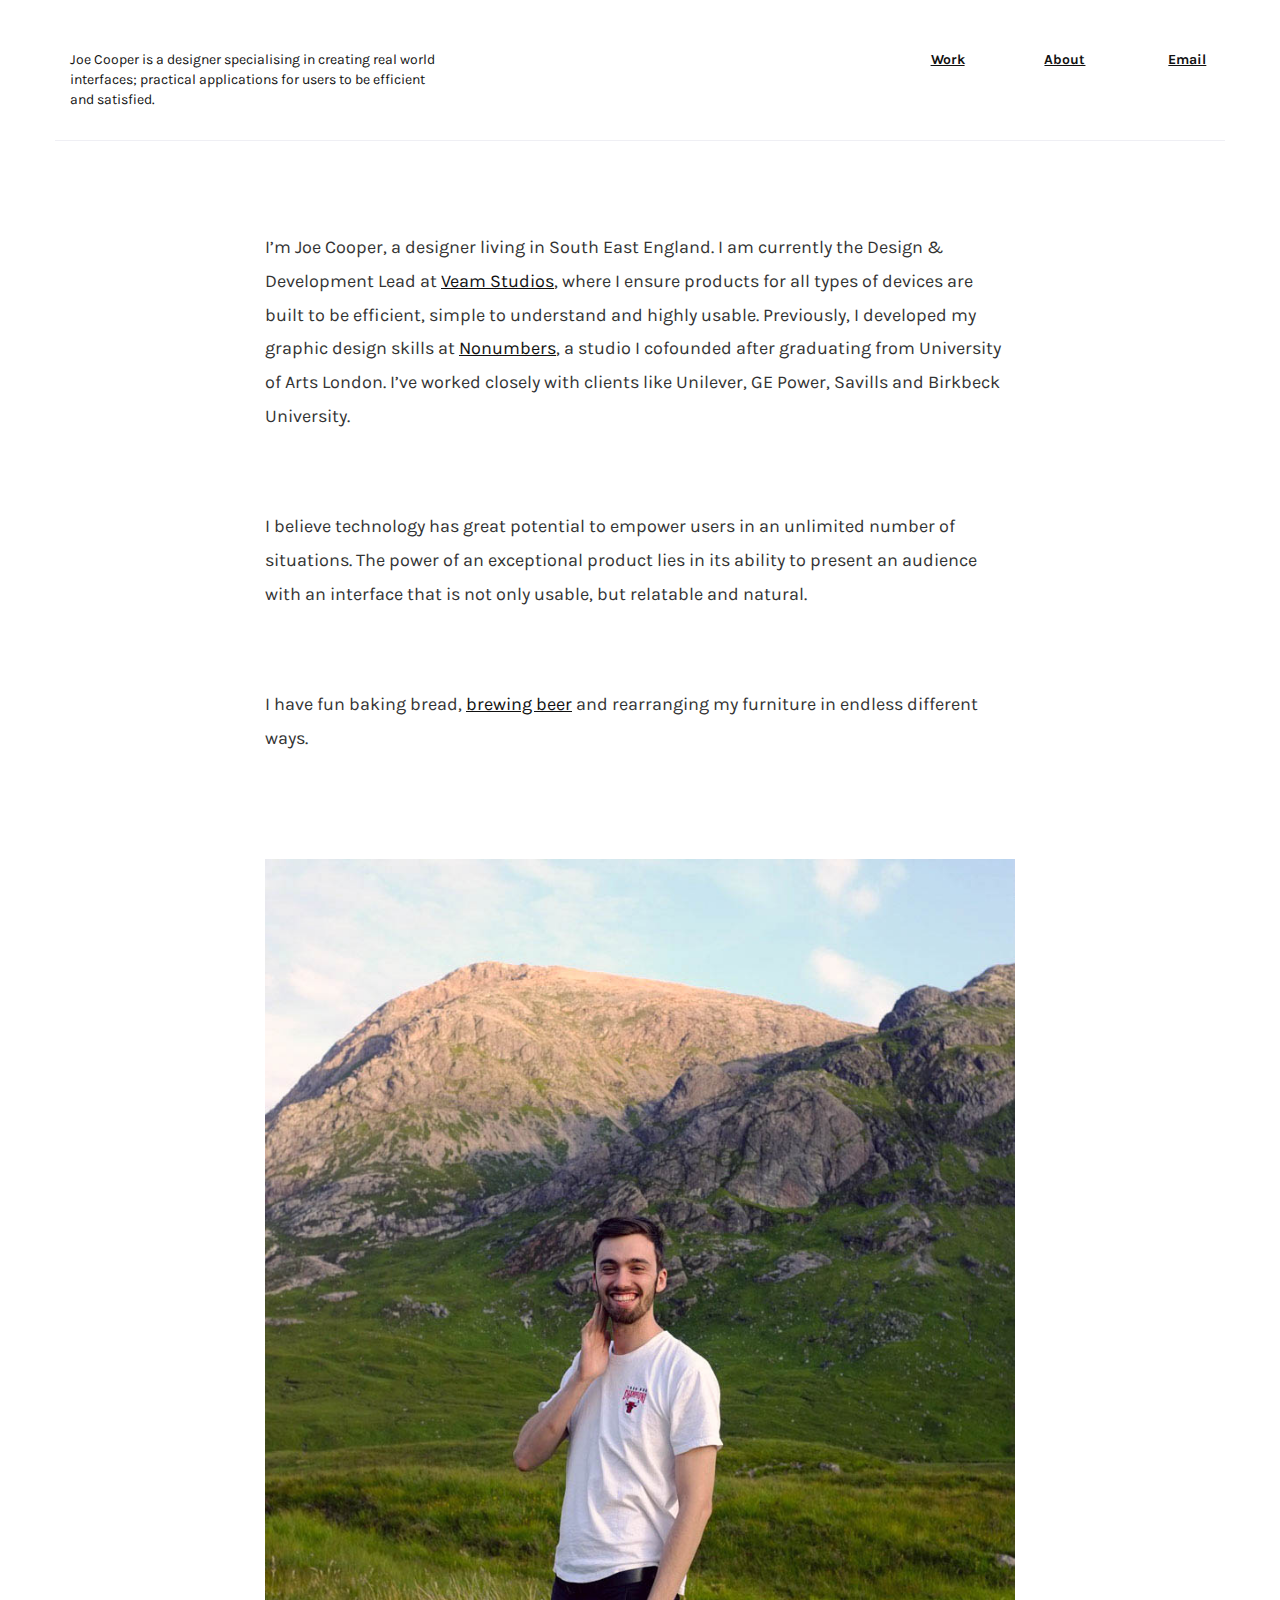
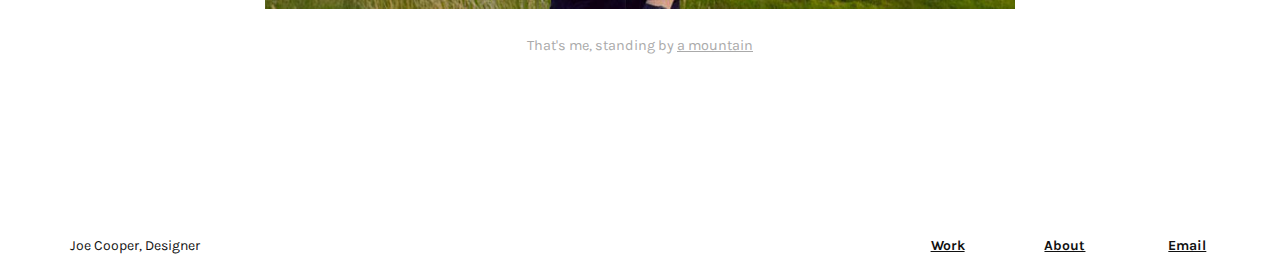
==== commit 6faa59de: "Updated header" ====
--- a/about.html
+++ b/about.html
@@ -53,7 +53,7 @@
 
 	<div class="row nav">
 		<div class="col-xs-10 col-xs-offset-1 col-sm-6 col-sm-offset-0">
-			<a class="nav-logo" href="index.html" title="Return to homepage">Joe Cooper is a designer specialising in creating real world interfaces, practical applications for users to be efficient and satisfied.</a>
+			<a class="nav-logo" href="index.html" title="Return to homepage">Joe Cooper is a designer specialising in creating real world interfaces; practical applications for users to be efficient and satisfied.</a>
 		</div>
 		<div class="col-xs-10 col-xs-offset-1 col-sm-6 col-sm-offset-0">
 			<ul>
--- a/css/styles.css
+++ b/css/styles.css
@@ -1 +1 @@
-p{-webkit-margin-before:0em;-webkit-margin-after:0em}html{-webkit-box-sizing:border-box;-moz-box-sizing:border-box;box-sizing:border-box}*,*:before,*:after{-webkit-box-sizing:inherit;-moz-box-sizing:inherit;box-sizing:inherit}html,body,div,span,applet,object,iframe,h1,h2,h3,h4,h5,h6,p,blockquote,pre,a,abbr,acronym,address,big,cite,code,del,dfn,em,img,ins,kbd,q,s,samp,small,strike,strong,sub,sup,tt,var,b,u,i,center,dl,dt,dd,ol,ul,li,fieldset,form,label,legend,table,caption,tbody,tfoot,thead,tr,th,td,article,aside,canvas,details,embed,figure,figcaption,footer,header,hgroup,menu,nav,output,ruby,section,summary,time,mark,audio,video{margin:0;padding:0;border:0;font-size:100%;font:inherit;vertical-align:baseline}article,aside,details,figcaption,figure,footer,header,hgroup,menu,nav,section{display:block}body{line-height:1}ol,ul{list-style:none}blockquote,q{quotes:none}blockquote:before,blockquote:after,q:before,q:after{content:'';content:none}table{border-collapse:collapse;border-spacing:0}html{font-size:16px}body{font-family:"Karla",sans-serif;font-size:1em;line-height:1.875em}.container{background:white}a{text-decoration:underline;color:#111;transition:background 0.5s ease}a:hover{background:#EBFFF6;color:#111}a:active{background:#ADFFDC;color:#111}a:visited{color:#111}.nav{padding-top:50px;border-bottom:1px solid #EFEFF4;margin-bottom:90px;font-size:14px;line-height:20px}.nav a.nav-logo{display:block;text-decoration:none;max-width:380px}.nav ul{float:right;width:100%;list-style:none;overflow:hidden}.nav ul li{float:left;width:33%;text-align:center;padding:1.5em 0}.nav ul li a{font-weight:700;color:#111}.nav ul li a:visited{color:#111}::selection{background:#EBFFF6}::-moz-selection{background:#EBFFF6}span.italic{font-style:italic}.project-panel{margin-bottom:50px}a.project-panel-title{color:#111;text-decoration:underline;font-size:1.333em;font-weight:700;color:#111}a.project-panel-titlevisited{color:#111}.project-panel-content{font-size:0.875em;line-height:1.8em;padding-top:6px}.project-panel-content p{margin-bottom:20px}.project-panel-icon{width:100%}.project-panel-line{padding-top:30px;border-bottom:1px solid #111}.project-panel-tags{color:#9B9B9B;font-size:0.77em;line-height:1.5em;text-align:right;display:none;padding-top:51px}.project-panel-link{text-decoration:underline}.svg-circle{fill:#111}.svg-square-stroke{fill:#111}.svg-square-fill{fill:white}.svg-triangle-stroke{fill:#111}.svg-triangle-fill{fill:white}.svg-pentagon-stroke{fill:#111}.svg-hexagon-stroke{fill:#111}footer{font-size:14px;padding:0.75em 0;margin-top:50px}footer a.footer-logo{text-align:center;max-width:380px;margin-bottom:6px;text-decoration:none;display:block}footer ul{float:right;width:100%;list-style:none;overflow:hidden}footer ul li{float:left;width:33%;text-align:center}footer ul li a{font-weight:700;color:#111}footer ul li a:visited{color:#111}.project-title-icon{width:33px;height:33px;float:left;margin-right:0.7em}h1{font-size:1.5em;font-weight:700;margin-bottom:2em;padding-top:0.1em}.project-content{border-bottom:1px solid #111;padding-bottom:4.25em}.project-content p{margin-bottom:4.25em}.project-content p:last-child{margin-bottom:0}.project-content h2{font-size:1em;font-weight:700;margin-bottom:0.7em;line-height:1.2em}.project-content img{margin-bottom:1.2em}.project-content figure{margin-bottom:2em}.project-content figcaption{font-size:0.8em;line-height:1.4em;text-align:center;color:#aaa}.project-content figcaption a{color:#aaa}.project-image{border:1px solid #EFEFF4}.about-content{border-bottom:none}.other-work-head{margin-top:1.5em;margin-bottom:3em}@media only screen and (min-width: 320px){div[class^="col"]{padding-left:10px;padding-right:10px}}@media only screen and (min-width: 768px){div[class^="col"]{padding-left:15px;padding-right:15px}html{font-size:18px}.nav{padding-bottom:30px}.nav ul{width:66%}.nav ul li{padding:0 0;text-align:right}footer a.footer-logo{text-align:left;margin-bottom:0;display:inline}footer ul{width:66%}footer ul li{padding:0 0;text-align:right}.project-panel-tags{display:block}.project-panel-title{font-size:1.333em}.project-panel-content{font-size:1em;line-height:1.5em;padding-top:14px}.project-panel-line{padding-top:50px}.project-title-icon{width:50px;height:50px;margin-right:1.2em}h1{padding-top:0.33em}}
+p{-webkit-margin-before:0em;-webkit-margin-after:0em}html{-webkit-box-sizing:border-box;-moz-box-sizing:border-box;box-sizing:border-box}*,*:before,*:after{-webkit-box-sizing:inherit;-moz-box-sizing:inherit;box-sizing:inherit}html,body,div,span,applet,object,iframe,h1,h2,h3,h4,h5,h6,p,blockquote,pre,a,abbr,acronym,address,big,cite,code,del,dfn,em,img,ins,kbd,q,s,samp,small,strike,strong,sub,sup,tt,var,b,u,i,center,dl,dt,dd,ol,ul,li,fieldset,form,label,legend,table,caption,tbody,tfoot,thead,tr,th,td,article,aside,canvas,details,embed,figure,figcaption,footer,header,hgroup,menu,nav,output,ruby,section,summary,time,mark,audio,video{margin:0;padding:0;border:0;font-size:100%;font:inherit;vertical-align:baseline}article,aside,details,figcaption,figure,footer,header,hgroup,menu,nav,section{display:block}body{line-height:1}ol,ul{list-style:none}blockquote,q{quotes:none}blockquote:before,blockquote:after,q:before,q:after{content:'';content:none}table{border-collapse:collapse;border-spacing:0}html{font-size:16px}body{font-family:"Karla",sans-serif;font-size:1em;line-height:1.875em}.container{background:white}a{text-decoration:underline;color:#111;transition:background 0.5s ease}a:hover{background:#EBFFF6;color:#111}a:active{background:#ADFFDC;color:#111}a:visited{color:#111}.nav{padding-top:50px;border-bottom:1px solid #EFEFF4;margin-bottom:90px;font-size:14px;line-height:20px}.nav a.nav-logo{display:block;text-decoration:none;max-width:380px}.nav ul{float:right;width:100%;list-style:none;overflow:hidden}.nav ul li{float:left;width:33%;text-align:center;padding:1.5em 0}.nav ul li a{font-weight:700;color:#111}.nav ul li a:visited{color:#111}::selection{background:#EBFFF6}::-moz-selection{background:#EBFFF6}span.italic{font-style:italic}.project-panel{margin-bottom:50px}a.project-panel-title{color:#111;text-decoration:underline;font-size:1.333em;font-weight:700;color:#111}a.project-panel-titlevisited{color:#111}.project-panel-content{font-size:0.875em;line-height:1.8em;padding-top:6px}.project-panel-content p{margin-bottom:20px}.project-panel-icon{width:100%}.project-panel-line{padding-top:30px;border-bottom:1px solid #111}.project-panel-tags{color:#9B9B9B;font-size:0.77em;line-height:1.5em;text-align:right;display:none;padding-top:51px}.project-panel-link{text-decoration:underline}.svg-circle{fill:#111}.svg-square-stroke{fill:#111}.svg-square-fill{fill:white}.svg-triangle-stroke{fill:#111}.svg-triangle-fill{fill:white}.svg-pentagon-stroke{fill:#111}.svg-hexagon-stroke{fill:#111}footer{font-size:14px;padding:0.75em 0;margin-top:50px}footer a.footer-logo{text-align:center;max-width:380px;margin-bottom:6px;text-decoration:none;display:block}footer ul{float:right;width:100%;list-style:none;overflow:hidden}footer ul li{float:left;width:33%;text-align:center}footer ul li a{font-weight:700;color:#111}footer ul li a:visited{color:#111}.project-title-icon{width:33px;height:33px;float:left;margin-right:0.7em}h1{font-size:1.5em;font-weight:700;margin-bottom:2em;padding-top:0.1em}.project-content{border-bottom:1px solid #111;padding-bottom:4.25em}.project-content p{margin-bottom:4.25em}.project-content p:last-child{margin-bottom:0}.project-content h2{font-size:1em;font-weight:700;margin-bottom:0.7em;line-height:1.2em}.project-content img{margin-bottom:1.2em;text-align:center}.project-content figure{margin-bottom:2em;text-align:center}.project-content figure img{margin:1.5em auto}.project-content figcaption{font-size:0.8em;line-height:1.4em;text-align:center;color:#aaa}.project-content figcaption a{color:#aaa}.project-image{border:1px solid #EFEFF4}.about-content{border-bottom:none}.other-work-head{margin-top:1.5em;margin-bottom:3em}@media only screen and (min-width: 320px){div[class^="col"]{padding-left:10px;padding-right:10px}}@media only screen and (min-width: 768px){div[class^="col"]{padding-left:15px;padding-right:15px}html{font-size:18px}.nav{padding-bottom:30px}.nav ul{width:66%}.nav ul li{padding:0 0;text-align:right}footer a.footer-logo{text-align:left;margin-bottom:0;display:inline}footer ul{width:66%}footer ul li{padding:0 0;text-align:right}.project-panel-tags{display:block}.project-panel-title{font-size:1.333em}.project-panel-content{font-size:1em;line-height:1.5em;padding-top:14px}.project-panel-line{padding-top:50px}.project-title-icon{width:50px;height:50px;margin-right:1.2em}h1{padding-top:0.33em}}
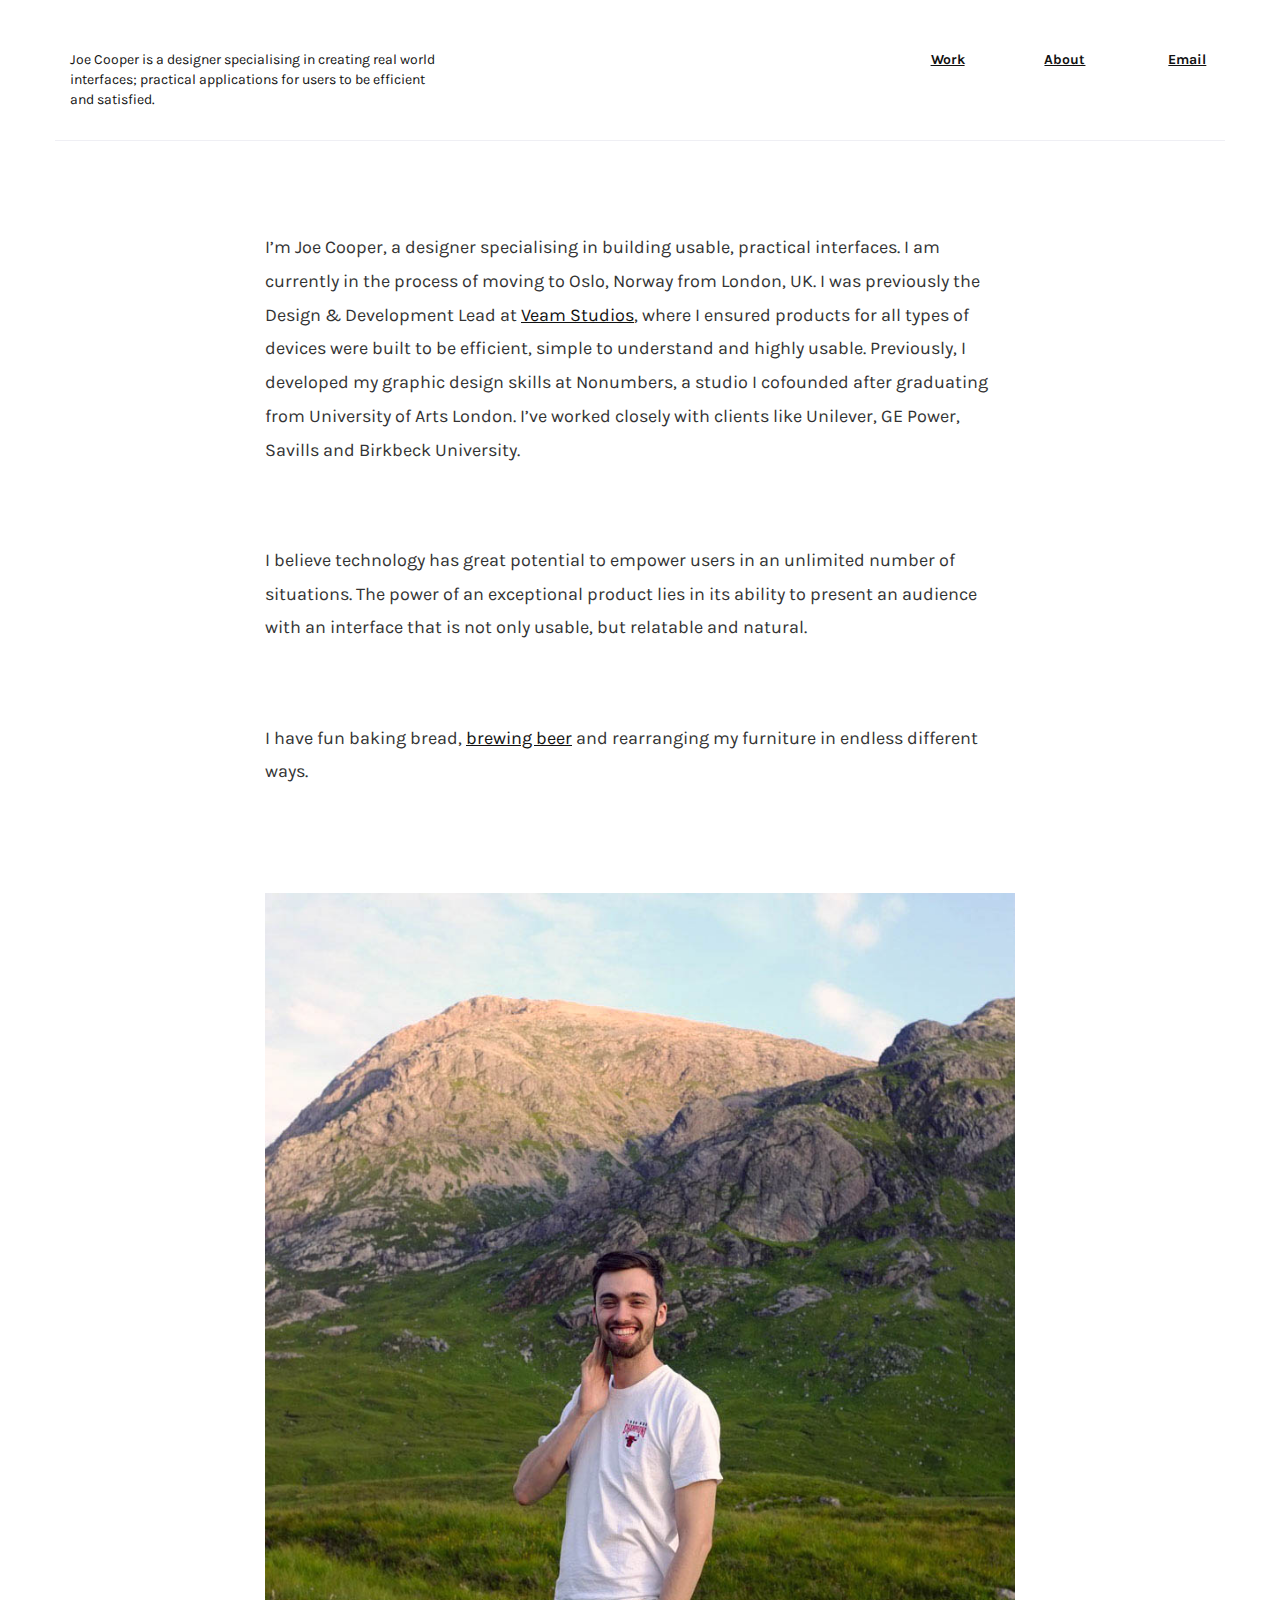
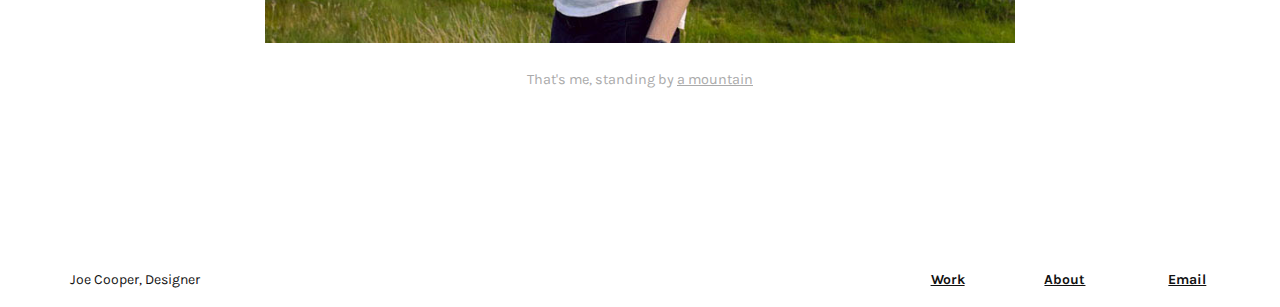
==== commit f64d623d: "Update About" ====
--- a/about.html
+++ b/about.html
@@ -71,7 +71,8 @@
 		<div class="row about-content project-content">
 		<div class="col-xs-12 col-sm-10 col-sm-offset-1 col-md-8 col-md-offset-2">
 			<p class="content">
-				I’m Joe Cooper, a designer living in South East England. I am currently the Design & Development Lead at <a href="https://www.veamstudios.com" target="_blank" title="Visit Veam Studios">Veam Studios</a>, where I ensure products for all types of devices are built to be efficient, simple to understand and highly usable. Previously, I developed my graphic design skills at <a href="https://www.nonumbers.co.uk" target="_blank" title="Visit Nonumbers">Nonumbers</a>, a studio I cofounded after graduating from University of Arts London. I’ve worked closely with clients like Unilever, GE Power, Savills and Birkbeck University.</p>
+				
+				I’m Joe Cooper, a designer specialising in building usable, practical interfaces. I am currently in the process of moving to Oslo, Norway from London, UK. I was previously the Design & Development Lead at <a href="https://www.veamstudios.com" target="_blank" title="Visit Veam Studios">Veam Studios</a>, where I ensured products for all types of devices were built to be efficient, simple to understand and highly usable. Previously, I developed my graphic design skills at Nonumbers, a studio I cofounded after graduating from University of Arts London. I’ve worked closely with clients like Unilever, GE Power, Savills and Birkbeck University.</p>
 
 			<p>
 			I believe technology has great potential to empower users in an unlimited number of situations. The power of an exceptional product lies in its ability to present an audience with an interface that is not only usable, but relatable and natural. </p>
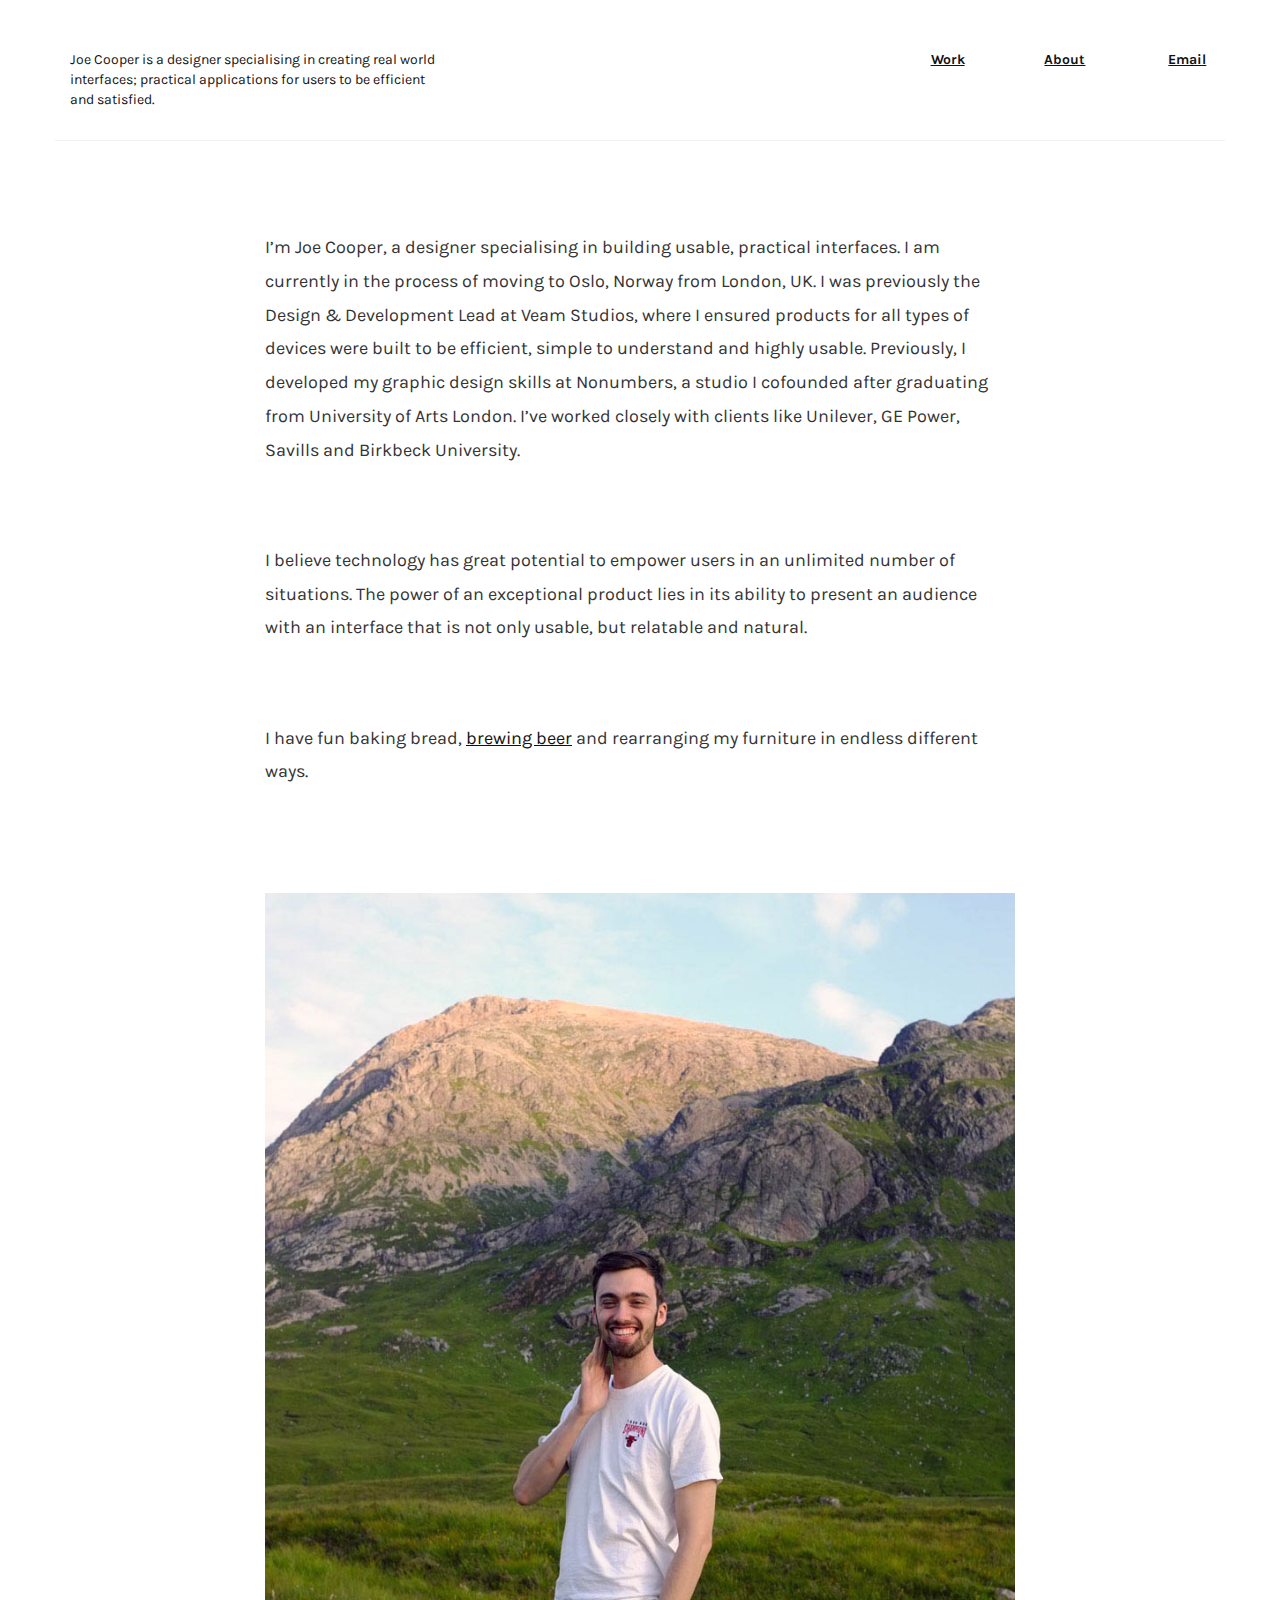
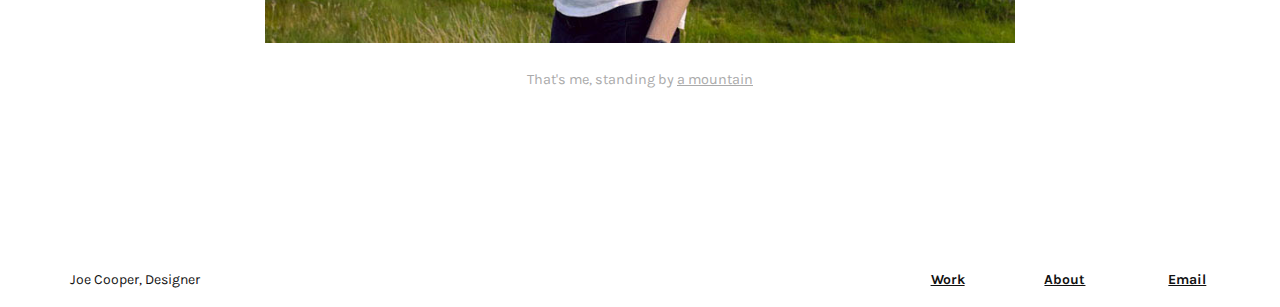
==== commit 76d77ebe: "Update links" ====
--- a/about.html
+++ b/about.html
@@ -68,16 +68,17 @@
 
 
 
+
 		<div class="row about-content project-content">
 		<div class="col-xs-12 col-sm-10 col-sm-offset-1 col-md-8 col-md-offset-2">
 			<p class="content">
 				
-				I’m Joe Cooper, a designer specialising in building usable, practical interfaces. I am currently in the process of moving to Oslo, Norway from London, UK. I was previously the Design & Development Lead at <a href="https://www.veamstudios.com" target="_blank" title="Visit Veam Studios">Veam Studios</a>, where I ensured products for all types of devices were built to be efficient, simple to understand and highly usable. Previously, I developed my graphic design skills at Nonumbers, a studio I cofounded after graduating from University of Arts London. I’ve worked closely with clients like Unilever, GE Power, Savills and Birkbeck University.</p>
+				I’m Joe Cooper, a designer specialising in building usable, practical interfaces. I am currently in the process of moving to Oslo, Norway from London, UK. I was previously the Design & Development Lead at <!-- <a href="https://www.veamstudios.com" target="_blank" title="Visit Veam Studios"> -->Veam Studios<!-- </a> -->, where I ensured products for all types of devices were built to be efficient, simple to understand and highly usable. Previously, I developed my graphic design skills at Nonumbers, a studio I cofounded after graduating from University of Arts London. I’ve worked closely with clients like Unilever, GE Power, Savills and Birkbeck University.</p>
 
 			<p>
 			I believe technology has great potential to empower users in an unlimited number of situations. The power of an exceptional product lies in its ability to present an audience with an interface that is not only usable, but relatable and natural. </p>
 
-			<p>I have fun baking bread, <a href="http://boilingpointbrewery.co.uk" target="_blank" title="Boiling Point Brewery">brewing beer</a> and rearranging my furniture in endless different ways.</p>
+			<p>I have fun baking bread, <a href="http://boilingpointbrewery.github.io" target="_blank" title="Boiling Point Brewery">brewing beer</a> and rearranging my furniture in endless different ways.</p>
 			</p>
 		</div><!-- /col -->
 		<div class="col-xs-12 col-sm-8 col-sm-offset-2">
